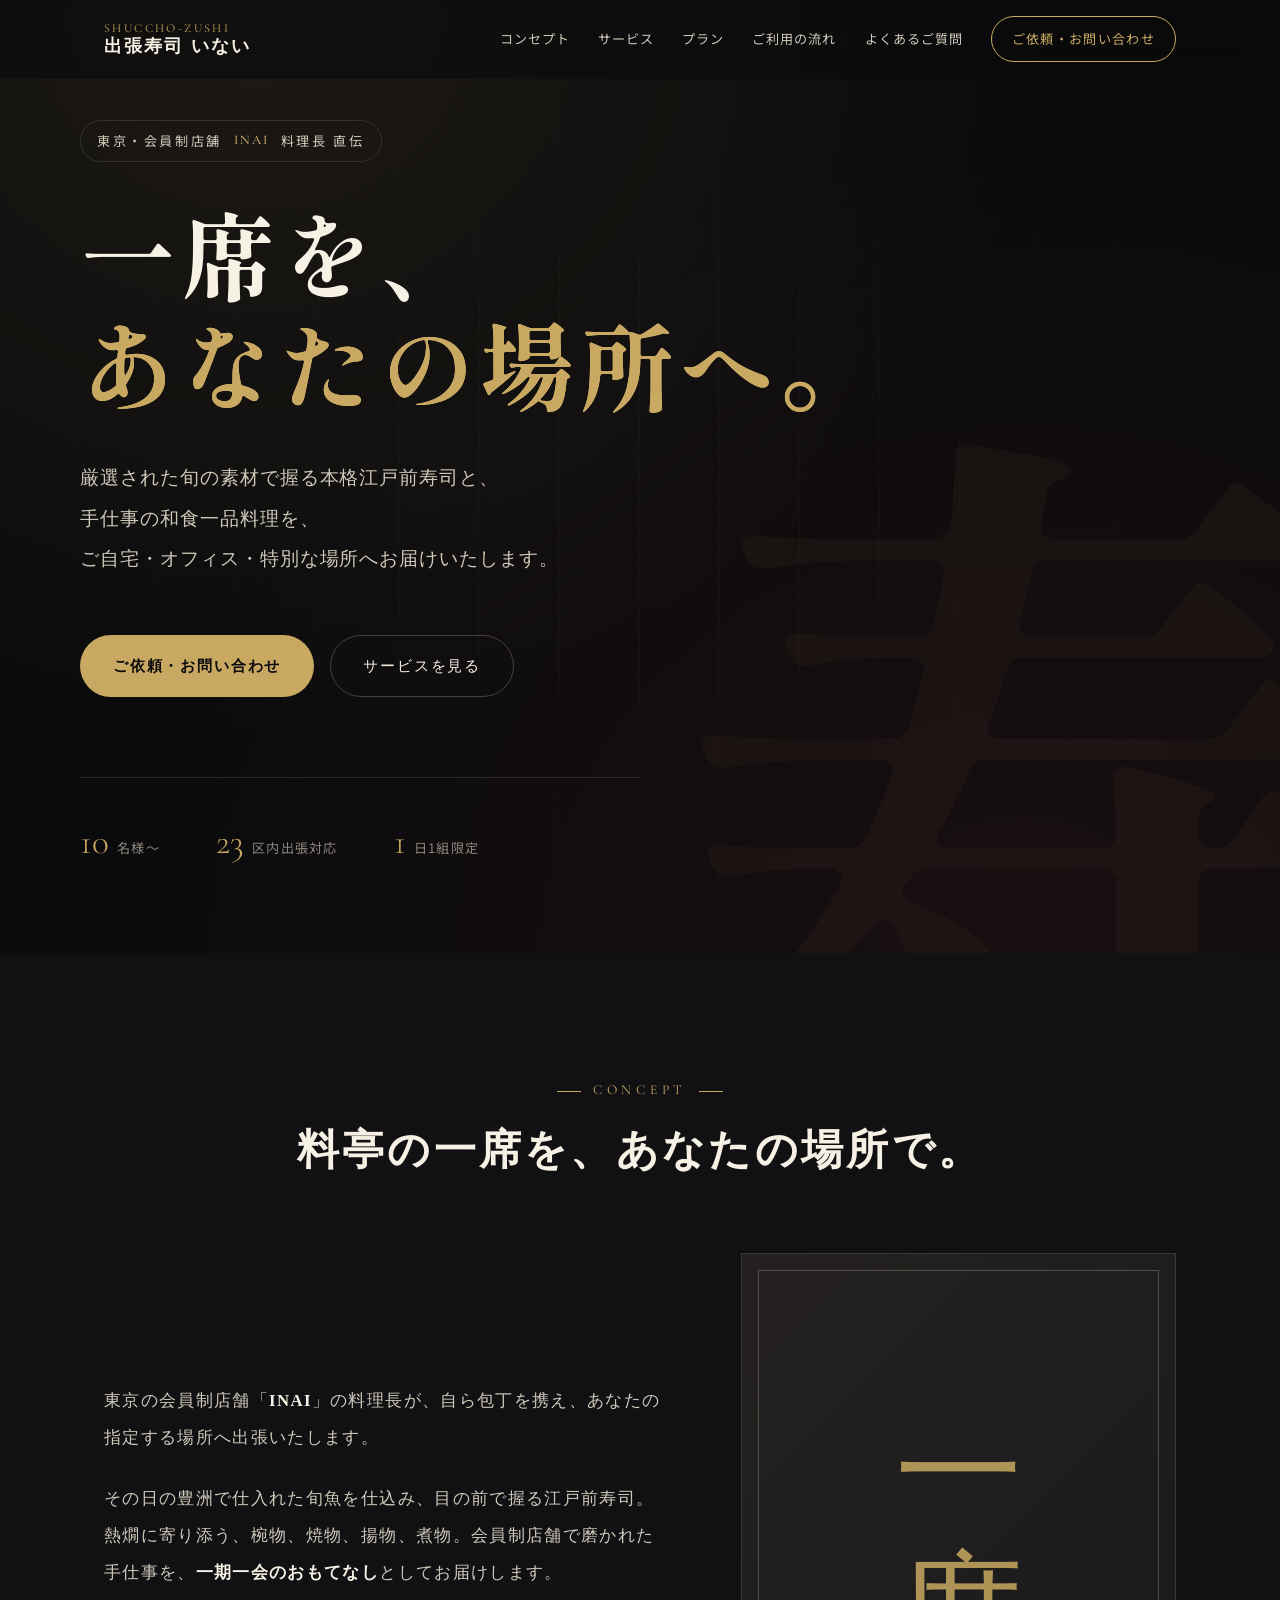
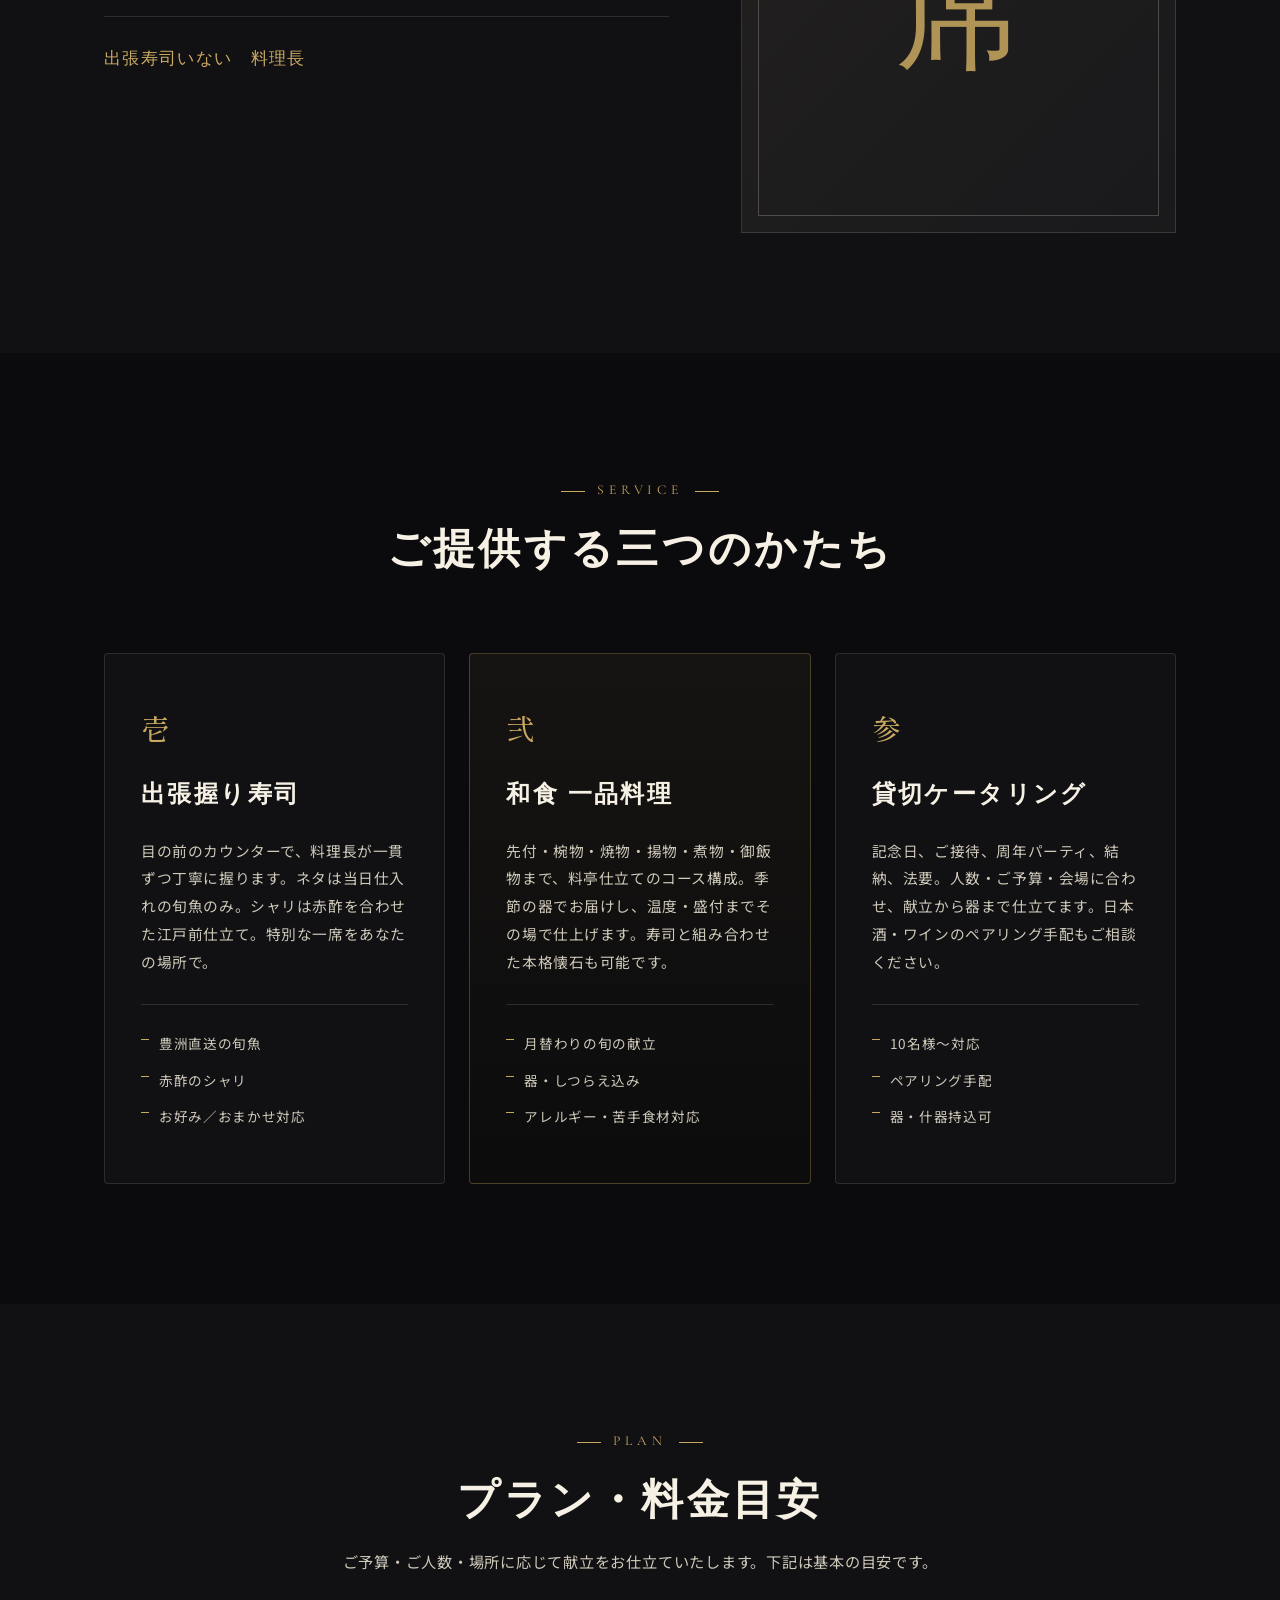
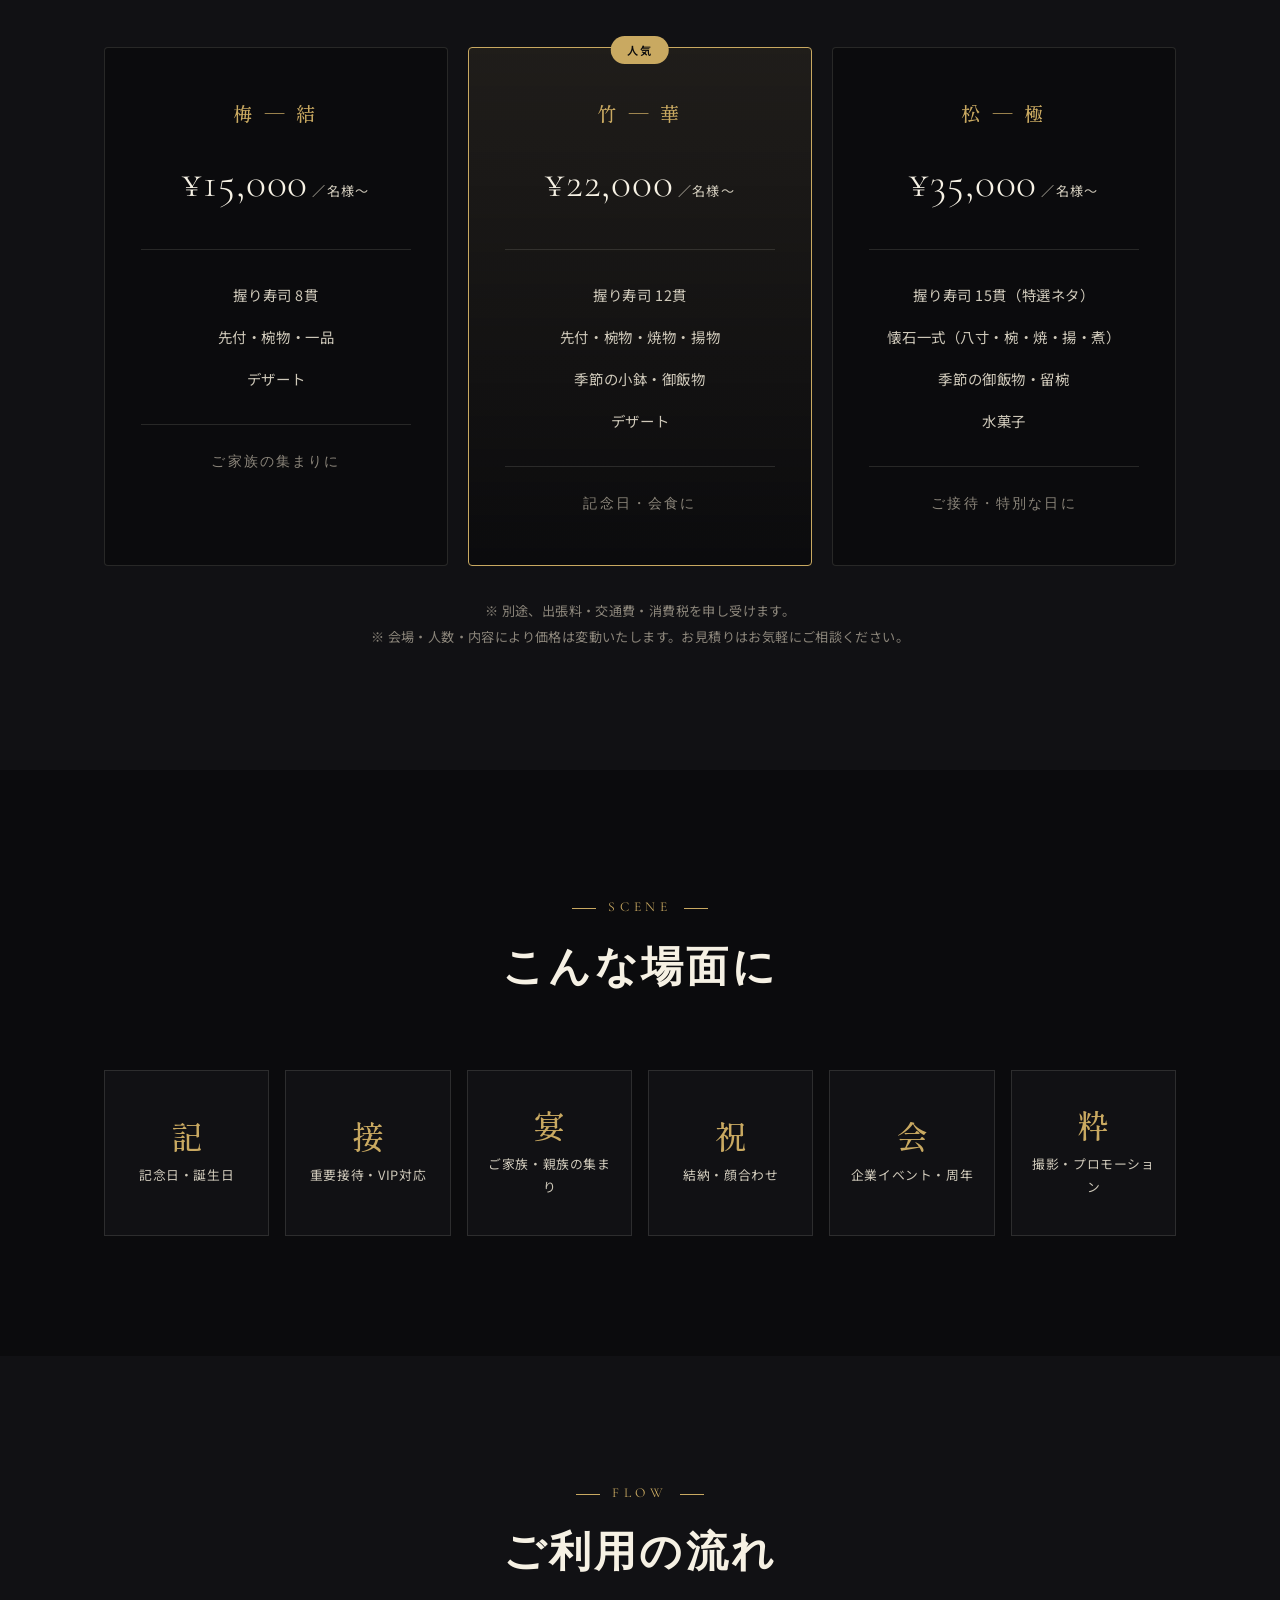
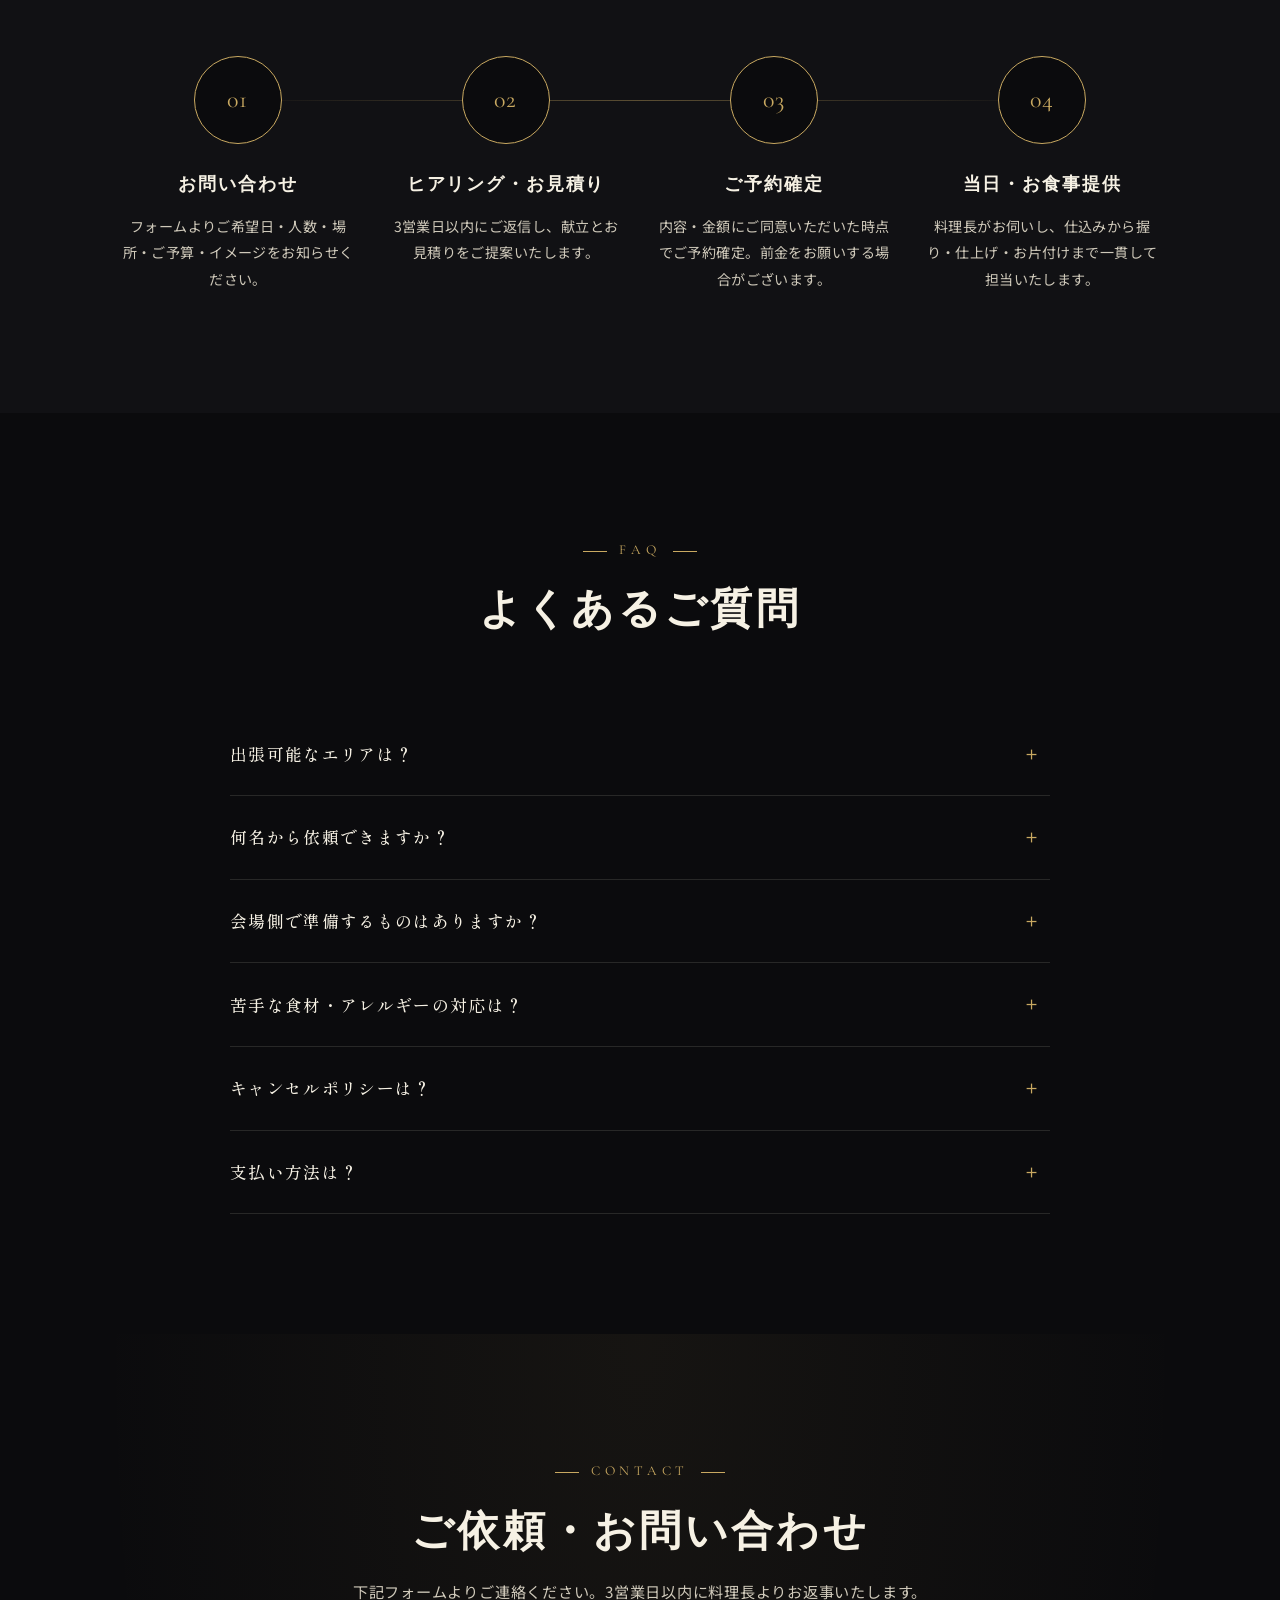
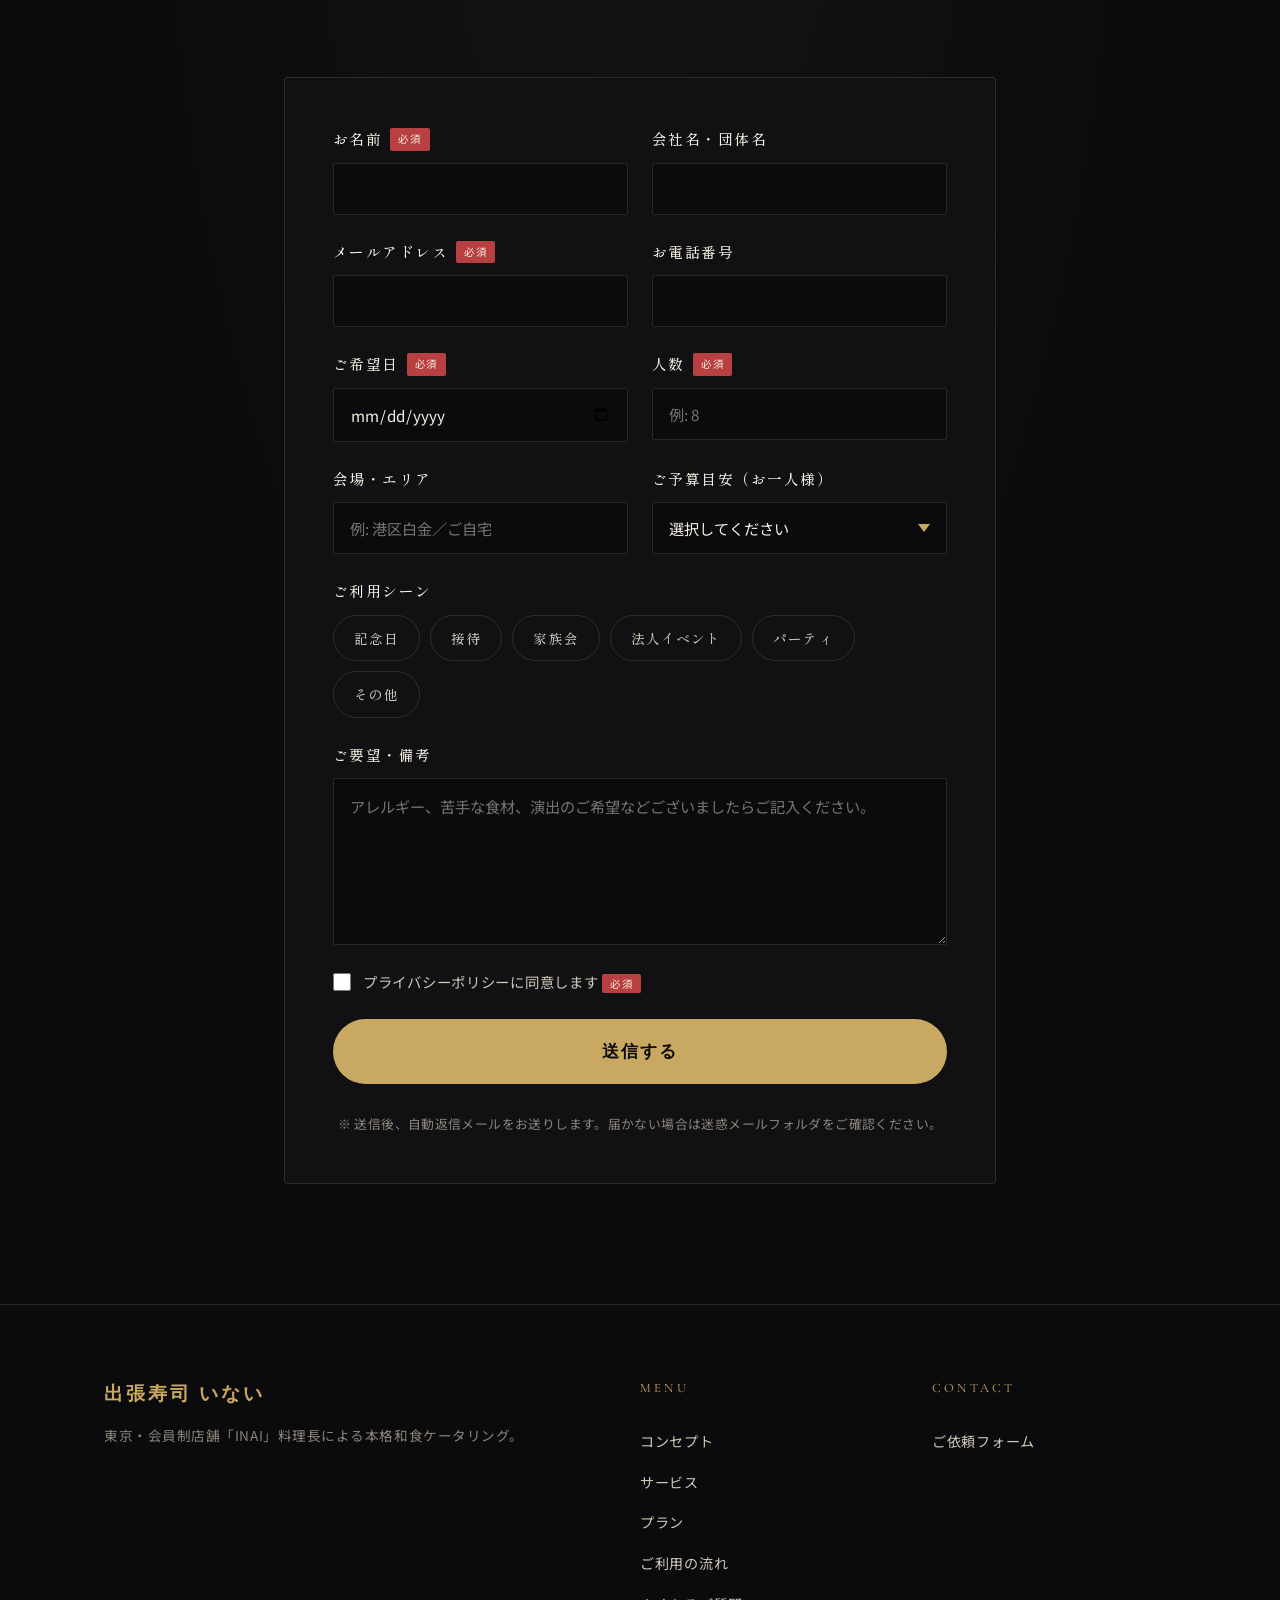
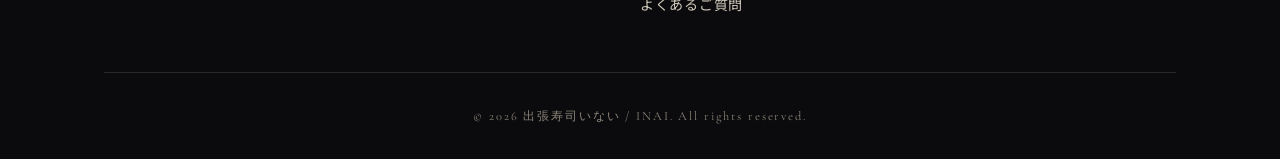
==== catering/index.html @ 05c3f3e4 "出張寿司いない ケータリング依頼LPを新規作成 東京・会員制店舗INAIの料理長による和食一品料理と出張寿司サービスの 依頼申込ランディングページを catering/ 配下に新設。黒×金の和モダン " ====
<!DOCTYPE html>
<html lang="ja">
<head>
  <meta charset="UTF-8">
  <meta name="viewport" content="width=device-width, initial-scale=1.0, viewport-fit=cover">
  <title>出張寿司いない｜会員制店舗INAI料理長による本格和食ケータリング</title>
  <meta name="description" content="東京の会員制店舗「INAI」の料理長が、厳選された旬の素材で握る本格江戸前寿司と和食の一品料理を、あなたの指定する場所でお届けいたします。記念日、接待、VIP対応、特別なひとときに。">
  <meta name="theme-color" content="#0a0a0a">

  <!-- OGP -->
  <meta property="og:title" content="出張寿司いない｜会員制INAI料理長の本格和食ケータリング">
  <meta property="og:description" content="東京・会員制店舗INAIの料理長が、あなたの場所で握る本格江戸前寿司と和食。">
  <meta property="og:type" content="website">
  <meta property="og:locale" content="ja_JP">

  <link rel="preconnect" href="https://fonts.googleapis.com">
  <link rel="preconnect" href="https://fonts.gstatic.com" crossorigin>
  <link href="https://fonts.googleapis.com/css2?family=Shippori+Mincho+B1:wght@400;500;600;700;800&family=Noto+Sans+JP:wght@300;400;500;700&family=Cormorant+Garamond:ital,wght@0,300;0,400;0,500;1,300&display=swap" rel="stylesheet">
  <link rel="stylesheet" href="style.css">
</head>
<body>

  <!-- ===== Header ===== -->
  <header class="site-header" id="siteHeader">
    <div class="header-inner">
      <a href="#top" class="brand" aria-label="出張寿司いない">
        <span class="brand-en">Shuccho-Zushi</span>
        <span class="brand-jp">出張寿司 いない</span>
      </a>
      <nav class="nav-desktop">
        <a href="#concept">コンセプト</a>
        <a href="#service">サービス</a>
        <a href="#plan">プラン</a>
        <a href="#flow">ご利用の流れ</a>
        <a href="#faq">よくあるご質問</a>
        <a href="#contact" class="nav-cta">ご依頼・お問い合わせ</a>
      </nav>
      <button class="nav-toggle" id="navToggle" aria-label="メニュー" aria-expanded="false">
        <span></span><span></span><span></span>
      </button>
    </div>
    <nav class="nav-mobile" id="navMobile">
      <a href="#concept">コンセプト</a>
      <a href="#service">サービス</a>
      <a href="#plan">プラン</a>
      <a href="#flow">ご利用の流れ</a>
      <a href="#faq">よくあるご質問</a>
      <a href="#contact" class="nav-cta">ご依頼・お問い合わせ</a>
    </nav>
  </header>

  <main id="top">

    <!-- ===== Hero ===== -->
    <section class="hero">
      <div class="hero-bg" aria-hidden="true"></div>
      <div class="hero-inner">
        <p class="hero-eyebrow">東京・会員制店舗 <em>INAI</em> 料理長 直伝</p>
        <h1 class="hero-title">
          <span>一席を、</span>
          <span>あなたの場所へ。</span>
        </h1>
        <p class="hero-lead">
          厳選された旬の素材で握る本格江戸前寿司と、<br class="sp-hide">
          手仕事の和食一品料理を、<br>
          ご自宅・オフィス・特別な場所へお届けいたします。
        </p>
        <div class="hero-actions">
          <a href="#contact" class="btn btn-primary">ご依頼・お問い合わせ</a>
          <a href="#service" class="btn btn-ghost">サービスを見る</a>
        </div>
        <div class="hero-meta">
          <div><span class="meta-num">10</span><span class="meta-label">名様〜</span></div>
          <div><span class="meta-num">23</span><span class="meta-label">区内出張対応</span></div>
          <div><span class="meta-num">1</span><span class="meta-label">日1組限定</span></div>
        </div>
      </div>
    </section>

    <!-- ===== Concept ===== -->
    <section class="section section-concept" id="concept">
      <div class="container">
        <div class="section-head">
          <p class="eyebrow">Concept</p>
          <h2 class="section-title">料亭の一席を、あなたの場所で。</h2>
        </div>
        <div class="concept-grid">
          <div class="concept-text">
            <p>
              東京の会員制店舗「<strong>INAI</strong>」の料理長が、自ら包丁を携え、あなたの指定する場所へ出張いたします。
            </p>
            <p>
              その日の豊洲で仕入れた旬魚を仕込み、目の前で握る江戸前寿司。熱燗に寄り添う、椀物、焼物、揚物、煮物。会員制店舗で磨かれた手仕事を、<strong>一期一会のおもてなし</strong>としてお届けします。
            </p>
            <p class="concept-sign">
              出張寿司いない　料理長
            </p>
          </div>
          <div class="concept-visual" aria-hidden="true">
            <div class="visual-frame">
              <div class="visual-inner">
                <span class="kanji">一</span>
                <span class="kanji">席</span>
              </div>
            </div>
          </div>
        </div>
      </div>
    </section>

    <!-- ===== Service ===== -->
    <section class="section section-service" id="service">
      <div class="container">
        <div class="section-head">
          <p class="eyebrow">Service</p>
          <h2 class="section-title">ご提供する三つのかたち</h2>
        </div>
        <div class="service-grid">
          <article class="service-card">
            <div class="service-num">壱</div>
            <h3>出張握り寿司</h3>
            <p>
              目の前のカウンターで、料理長が一貫ずつ丁寧に握ります。ネタは当日仕入れの旬魚のみ。シャリは赤酢を合わせた江戸前仕立て。特別な一席をあなたの場所で。
            </p>
            <ul class="service-points">
              <li>豊洲直送の旬魚</li>
              <li>赤酢のシャリ</li>
              <li>お好み／おまかせ対応</li>
            </ul>
          </article>
          <article class="service-card featured">
            <div class="service-num">弐</div>
            <h3>和食 一品料理</h3>
            <p>
              先付・椀物・焼物・揚物・煮物・御飯物まで、料亭仕立てのコース構成。季節の器でお届けし、温度・盛付までその場で仕上げます。寿司と組み合わせた本格懐石も可能です。
            </p>
            <ul class="service-points">
              <li>月替わりの旬の献立</li>
              <li>器・しつらえ込み</li>
              <li>アレルギー・苦手食材対応</li>
            </ul>
          </article>
          <article class="service-card">
            <div class="service-num">参</div>
            <h3>貸切ケータリング</h3>
            <p>
              記念日、ご接待、周年パーティ、結納、法要。人数・ご予算・会場に合わせ、献立から器まで仕立てます。日本酒・ワインのペアリング手配もご相談ください。
            </p>
            <ul class="service-points">
              <li>10名様〜対応</li>
              <li>ペアリング手配</li>
              <li>器・什器持込可</li>
            </ul>
          </article>
        </div>
      </div>
    </section>

    <!-- ===== Plan ===== -->
    <section class="section section-plan" id="plan">
      <div class="container">
        <div class="section-head">
          <p class="eyebrow">Plan</p>
          <h2 class="section-title">プラン・料金目安</h2>
          <p class="section-sub">ご予算・ご人数・場所に応じて献立をお仕立ていたします。下記は基本の目安です。</p>
        </div>

        <div class="plan-grid">
          <article class="plan-card">
            <header>
              <p class="plan-label">梅 — 結</p>
              <p class="plan-price"><span class="price-num">¥15,000</span><span class="price-unit">／名様〜</span></p>
            </header>
            <ul class="plan-list">
              <li>握り寿司 8貫</li>
              <li>先付・椀物・一品</li>
              <li>デザート</li>
            </ul>
            <p class="plan-note">ご家族の集まりに</p>
          </article>

          <article class="plan-card plan-featured">
            <span class="plan-badge">人気</span>
            <header>
              <p class="plan-label">竹 — 華</p>
              <p class="plan-price"><span class="price-num">¥22,000</span><span class="price-unit">／名様〜</span></p>
            </header>
            <ul class="plan-list">
              <li>握り寿司 12貫</li>
              <li>先付・椀物・焼物・揚物</li>
              <li>季節の小鉢・御飯物</li>
              <li>デザート</li>
            </ul>
            <p class="plan-note">記念日・会食に</p>
          </article>

          <article class="plan-card">
            <header>
              <p class="plan-label">松 — 極</p>
              <p class="plan-price"><span class="price-num">¥35,000</span><span class="price-unit">／名様〜</span></p>
            </header>
            <ul class="plan-list">
              <li>握り寿司 15貫（特選ネタ）</li>
              <li>懐石一式（八寸・椀・焼・揚・煮）</li>
              <li>季節の御飯物・留椀</li>
              <li>水菓子</li>
            </ul>
            <p class="plan-note">ご接待・特別な日に</p>
          </article>
        </div>

        <p class="plan-caveat">
          ※ 別途、出張料・交通費・消費税を申し受けます。<br>
          ※ 会場・人数・内容により価格は変動いたします。お見積りはお気軽にご相談ください。
        </p>
      </div>
    </section>

    <!-- ===== Use cases ===== -->
    <section class="section section-scene">
      <div class="container">
        <div class="section-head">
          <p class="eyebrow">Scene</p>
          <h2 class="section-title">こんな場面に</h2>
        </div>
        <div class="scene-grid">
          <div class="scene-item"><span>記</span><p>記念日・誕生日</p></div>
          <div class="scene-item"><span>接</span><p>重要接待・VIP対応</p></div>
          <div class="scene-item"><span>宴</span><p>ご家族・親族の集まり</p></div>
          <div class="scene-item"><span>祝</span><p>結納・顔合わせ</p></div>
          <div class="scene-item"><span>会</span><p>企業イベント・周年</p></div>
          <div class="scene-item"><span>粋</span><p>撮影・プロモーション</p></div>
        </div>
      </div>
    </section>

    <!-- ===== Flow ===== -->
    <section class="section section-flow" id="flow">
      <div class="container">
        <div class="section-head">
          <p class="eyebrow">Flow</p>
          <h2 class="section-title">ご利用の流れ</h2>
        </div>
        <ol class="flow-list">
          <li>
            <span class="flow-step">01</span>
            <h3>お問い合わせ</h3>
            <p>フォームよりご希望日・人数・場所・ご予算・イメージをお知らせください。</p>
          </li>
          <li>
            <span class="flow-step">02</span>
            <h3>ヒアリング・お見積り</h3>
            <p>3営業日以内にご返信し、献立とお見積りをご提案いたします。</p>
          </li>
          <li>
            <span class="flow-step">03</span>
            <h3>ご予約確定</h3>
            <p>内容・金額にご同意いただいた時点でご予約確定。前金をお願いする場合がございます。</p>
          </li>
          <li>
            <span class="flow-step">04</span>
            <h3>当日・お食事提供</h3>
            <p>料理長がお伺いし、仕込みから握り・仕上げ・お片付けまで一貫して担当いたします。</p>
          </li>
        </ol>
      </div>
    </section>

    <!-- ===== FAQ ===== -->
    <section class="section section-faq" id="faq">
      <div class="container">
        <div class="section-head">
          <p class="eyebrow">FAQ</p>
          <h2 class="section-title">よくあるご質問</h2>
        </div>
        <div class="faq-list">
          <details>
            <summary>出張可能なエリアは？</summary>
            <p>東京23区内を基本とし、都下・近郊（神奈川・埼玉・千葉の一部）へも対応可能です。別途出張費を申し受けます。遠方・地方もご相談ください。</p>
          </details>
          <details>
            <summary>何名から依頼できますか？</summary>
            <p>原則10名様からお受けしております。人数・内容によっては少人数でもご相談可能です。1日1組限定で承ります。</p>
          </details>
          <details>
            <summary>会場側で準備するものはありますか？</summary>
            <p>作業スペース、水場（シンク）、冷蔵スペース、電源をご用意いただけますとスムーズです。難しい場合は簡易什器を持参いたしますのでご相談ください。</p>
          </details>
          <details>
            <summary>苦手な食材・アレルギーの対応は？</summary>
            <p>事前にお知らせいただければ対応いたします。ヴィーガン・グルテンフリー等の特別対応もご相談ください。</p>
          </details>
          <details>
            <summary>キャンセルポリシーは？</summary>
            <p>前日50%・当日100%のキャンセル料を申し受けます。詳細はお見積り時にご案内いたします。</p>
          </details>
          <details>
            <summary>支払い方法は？</summary>
            <p>銀行振込を基本とし、法人のお客様は請求書払いにも対応いたします。</p>
          </details>
        </div>
      </div>
    </section>

    <!-- ===== Contact form ===== -->
    <section class="section section-contact" id="contact">
      <div class="container container-narrow">
        <div class="section-head">
          <p class="eyebrow">Contact</p>
          <h2 class="section-title">ご依頼・お問い合わせ</h2>
          <p class="section-sub">下記フォームよりご連絡ください。3営業日以内に料理長よりお返事いたします。</p>
        </div>

        <form class="contact-form" id="contactForm" novalidate>
          <div class="field-row">
            <div class="field">
              <label for="name">お名前 <span class="req">必須</span></label>
              <input type="text" id="name" name="name" autocomplete="name" required>
            </div>
            <div class="field">
              <label for="company">会社名・団体名</label>
              <input type="text" id="company" name="company" autocomplete="organization">
            </div>
          </div>

          <div class="field-row">
            <div class="field">
              <label for="email">メールアドレス <span class="req">必須</span></label>
              <input type="email" id="email" name="email" autocomplete="email" required>
            </div>
            <div class="field">
              <label for="tel">お電話番号</label>
              <input type="tel" id="tel" name="tel" autocomplete="tel" inputmode="tel">
            </div>
          </div>

          <div class="field-row">
            <div class="field">
              <label for="date">ご希望日 <span class="req">必須</span></label>
              <input type="date" id="date" name="date" required>
            </div>
            <div class="field">
              <label for="people">人数 <span class="req">必須</span></label>
              <input type="number" id="people" name="people" min="1" inputmode="numeric" placeholder="例: 8" required>
            </div>
          </div>

          <div class="field-row">
            <div class="field">
              <label for="place">会場・エリア</label>
              <input type="text" id="place" name="place" placeholder="例: 港区白金／ご自宅">
            </div>
            <div class="field">
              <label for="budget">ご予算目安（お一人様）</label>
              <select id="budget" name="budget">
                <option value="">選択してください</option>
                <option value="15000">¥15,000前後</option>
                <option value="22000">¥22,000前後</option>
                <option value="35000">¥35,000前後</option>
                <option value="50000">¥50,000以上</option>
                <option value="consult">ご相談</option>
              </select>
            </div>
          </div>

          <div class="field">
            <label for="scene">ご利用シーン</label>
            <div class="chip-group">
              <label class="chip"><input type="checkbox" name="scene" value="anniversary"><span>記念日</span></label>
              <label class="chip"><input type="checkbox" name="scene" value="business"><span>接待</span></label>
              <label class="chip"><input type="checkbox" name="scene" value="family"><span>家族会</span></label>
              <label class="chip"><input type="checkbox" name="scene" value="event"><span>法人イベント</span></label>
              <label class="chip"><input type="checkbox" name="scene" value="party"><span>パーティ</span></label>
              <label class="chip"><input type="checkbox" name="scene" value="other"><span>その他</span></label>
            </div>
          </div>

          <div class="field">
            <label for="message">ご要望・備考</label>
            <textarea id="message" name="message" rows="5" placeholder="アレルギー、苦手な食材、演出のご希望などございましたらご記入ください。"></textarea>
          </div>

          <label class="agree">
            <input type="checkbox" id="agree" required>
            <span>プライバシーポリシーに同意します <span class="req">必須</span></span>
          </label>

          <button type="submit" class="btn btn-primary btn-lg" id="submitBtn">送信する</button>
          <p class="form-note">※ 送信後、自動返信メールをお送りします。届かない場合は迷惑メールフォルダをご確認ください。</p>
        </form>

        <div class="form-success" id="formSuccess" hidden>
          <p class="success-mark">承</p>
          <h3>お問い合わせを受け付けました</h3>
          <p>ご入力いただいたメールアドレス宛に、確認メールをお送りしました。<br>3営業日以内に料理長よりご連絡いたします。</p>
        </div>
      </div>
    </section>

  </main>

  <!-- ===== Footer ===== -->
  <footer class="site-footer">
    <div class="container">
      <div class="footer-grid">
        <div>
          <p class="footer-brand">出張寿司 いない</p>
          <p class="footer-desc">東京・会員制店舗「INAI」料理長による本格和食ケータリング。</p>
        </div>
        <div>
          <p class="footer-heading">Menu</p>
          <ul>
            <li><a href="#concept">コンセプト</a></li>
            <li><a href="#service">サービス</a></li>
            <li><a href="#plan">プラン</a></li>
            <li><a href="#flow">ご利用の流れ</a></li>
            <li><a href="#faq">よくあるご質問</a></li>
          </ul>
        </div>
        <div>
          <p class="footer-heading">Contact</p>
          <ul>
            <li><a href="#contact">ご依頼フォーム</a></li>
          </ul>
        </div>
      </div>
      <p class="copyright">© <span id="year"></span> 出張寿司いない / INAI. All rights reserved.</p>
    </div>
  </footer>

  <script src="script.js"></script>
</body>
</html>
---- catering/style.css ----
/* ===================================================
   出張寿司いない — Landing Page
   Design: Japanese dark × gold, editorial minimal
   =================================================== */

*, *::before, *::after { margin: 0; padding: 0; box-sizing: border-box; }

:root {
  --bg: #0b0b0d;
  --bg-2: #111114;
  --bg-3: #16161a;
  --ink: #f6f1e4;
  --ink-2: #cfc9ba;
  --ink-3: #8b857a;
  --line: rgba(246, 241, 228, 0.12);
  --line-strong: rgba(246, 241, 228, 0.22);
  --gold: #c9a961;
  --gold-2: #e7c988;
  --red: #b94040;
  --serif: 'Shippori Mincho B1', 'Yu Mincho', 'YuMincho', 'Hiragino Mincho ProN', serif;
  --sans: 'Noto Sans JP', -apple-system, BlinkMacSystemFont, "Segoe UI", sans-serif;
  --en: 'Cormorant Garamond', serif;
  --wrap: 1120px;
  --wrap-narrow: 760px;
  --ease: cubic-bezier(0.22, 0.61, 0.36, 1);
}

html { scroll-behavior: smooth; scroll-padding-top: 72px; }
body {
  font-family: var(--sans);
  background: var(--bg);
  color: var(--ink);
  line-height: 1.8;
  font-weight: 400;
  -webkit-font-smoothing: antialiased;
  overflow-x: hidden;
}

img, svg { max-width: 100%; display: block; }
a { color: inherit; text-decoration: none; transition: opacity 0.2s var(--ease), color 0.2s var(--ease); }
a:hover { opacity: 0.72; }

.container { max-width: var(--wrap); margin: 0 auto; padding: 0 24px; }
.container-narrow { max-width: var(--wrap-narrow); margin: 0 auto; padding: 0 24px; }
.sp-hide { display: inline; }
@media (max-width: 640px) { .sp-hide { display: none; } }

/* ===== Header ===== */
.site-header {
  position: fixed; top: 0; left: 0; right: 0; z-index: 50;
  background: rgba(11, 11, 13, 0.6);
  backdrop-filter: blur(18px);
  -webkit-backdrop-filter: blur(18px);
  border-bottom: 1px solid transparent;
  transition: background 0.3s var(--ease), border-color 0.3s var(--ease);
}
.site-header.is-scrolled {
  background: rgba(11, 11, 13, 0.88);
  border-bottom-color: var(--line);
}

.header-inner {
  max-width: var(--wrap); margin: 0 auto;
  display: flex; align-items: center; justify-content: space-between;
  padding: 16px 24px;
}

.brand { display: flex; flex-direction: column; line-height: 1.1; }
.brand-en { font-family: var(--en); font-size: 0.75rem; letter-spacing: 0.2em; color: var(--gold); text-transform: uppercase; }
.brand-jp { font-family: var(--serif); font-size: 1.1rem; font-weight: 600; letter-spacing: 0.12em; margin-top: 2px; }

.nav-desktop { display: flex; align-items: center; gap: 28px; }
.nav-desktop a { font-size: 0.82rem; letter-spacing: 0.08em; color: var(--ink-2); }
.nav-desktop a:hover { color: var(--ink); opacity: 1; }
.nav-cta {
  padding: 10px 20px;
  border: 1px solid var(--gold);
  color: var(--gold) !important;
  border-radius: 999px;
  letter-spacing: 0.1em !important;
  transition: all 0.2s var(--ease);
}
.nav-cta:hover { background: var(--gold); color: var(--bg) !important; opacity: 1; }

.nav-toggle {
  display: none;
  width: 40px; height: 40px;
  background: transparent; border: 0; cursor: pointer;
  flex-direction: column; justify-content: center; align-items: center; gap: 5px;
}
.nav-toggle span {
  display: block; width: 22px; height: 1px; background: var(--ink);
  transition: transform 0.3s var(--ease), opacity 0.3s var(--ease);
}
.nav-toggle[aria-expanded="true"] span:nth-child(1) { transform: translateY(6px) rotate(45deg); }
.nav-toggle[aria-expanded="true"] span:nth-child(2) { opacity: 0; }
.nav-toggle[aria-expanded="true"] span:nth-child(3) { transform: translateY(-6px) rotate(-45deg); }

.nav-mobile {
  position: fixed; top: 64px; left: 0; right: 0;
  background: rgba(11, 11, 13, 0.98);
  backdrop-filter: blur(18px);
  border-top: 1px solid var(--line);
  display: none; flex-direction: column;
  padding: 16px 24px 32px;
  max-height: calc(100vh - 64px); overflow-y: auto;
}
.nav-mobile.is-open { display: flex; }
.nav-mobile a {
  padding: 16px 0;
  border-bottom: 1px solid var(--line);
  font-family: var(--serif);
  font-size: 1rem;
  letter-spacing: 0.1em;
}
.nav-mobile .nav-cta {
  border: 1px solid var(--gold);
  color: var(--gold);
  border-radius: 999px;
  text-align: center;
  padding: 14px 20px;
  margin-top: 20px;
}

@media (max-width: 860px) {
  .nav-desktop { display: none; }
  .nav-toggle { display: flex; }
}

/* ===== Buttons ===== */
.btn {
  display: inline-flex; align-items: center; justify-content: center;
  padding: 16px 32px;
  font-family: var(--serif);
  font-size: 0.95rem;
  letter-spacing: 0.12em;
  border-radius: 999px;
  border: 1px solid transparent;
  cursor: pointer;
  transition: all 0.25s var(--ease);
  white-space: nowrap;
}
.btn-primary {
  background: var(--gold);
  color: #0b0b0d;
  font-weight: 600;
}
.btn-primary:hover { background: var(--gold-2); opacity: 1; transform: translateY(-1px); box-shadow: 0 12px 32px rgba(201, 169, 97, 0.25); }
.btn-ghost {
  background: transparent;
  color: var(--ink);
  border-color: var(--line-strong);
}
.btn-ghost:hover { border-color: var(--ink); opacity: 1; }
.btn-lg { padding: 20px 40px; font-size: 1.05rem; }

/* ===== Hero ===== */
.hero {
  position: relative;
  min-height: 100vh;
  min-height: 100svh;
  display: flex; align-items: center;
  padding: 120px 24px 80px;
  overflow: hidden;
}
.hero-bg {
  position: absolute; inset: 0;
  background:
    radial-gradient(ellipse at 20% 0%, rgba(201, 169, 97, 0.10), transparent 55%),
    radial-gradient(ellipse at 80% 100%, rgba(185, 64, 64, 0.08), transparent 60%),
    linear-gradient(180deg, #0a0a0c 0%, #0b0b0d 100%);
}
.hero-bg::before {
  content: '';
  position: absolute; inset: 0;
  background-image:
    repeating-linear-gradient(90deg, transparent 0, transparent 79px, rgba(246,241,228,0.025) 79px, rgba(246,241,228,0.025) 80px);
  mask-image: radial-gradient(ellipse at center, black 30%, transparent 75%);
}
.hero-bg::after {
  content: '寿';
  position: absolute;
  right: -8vw; bottom: -12vw;
  font-family: var(--serif);
  font-size: 56vw;
  line-height: 1;
  color: rgba(201, 169, 97, 0.045);
  font-weight: 800;
  user-select: none; pointer-events: none;
}

.hero-inner {
  position: relative;
  max-width: var(--wrap);
  width: 100%;
  margin: 0 auto;
}

.hero-eyebrow {
  display: inline-flex; align-items: center; gap: 12px;
  font-size: 0.82rem;
  letter-spacing: 0.2em;
  color: var(--ink-2);
  padding: 8px 16px;
  border: 1px solid var(--line);
  border-radius: 999px;
  margin-bottom: 36px;
}
.hero-eyebrow em { font-style: normal; color: var(--gold); font-family: var(--en); letter-spacing: 0.15em; font-weight: 500; }

.hero-title {
  font-family: var(--serif);
  font-size: clamp(2.8rem, 8vw, 6rem);
  font-weight: 700;
  letter-spacing: 0.04em;
  line-height: 1.15;
  margin-bottom: 40px;
}
.hero-title span { display: block; }
.hero-title span:nth-child(2) {
  color: transparent;
  -webkit-text-stroke: 1px var(--gold);
  background: linear-gradient(90deg, var(--gold-2), var(--gold));
  -webkit-background-clip: text;
  background-clip: text;
  -webkit-text-stroke: 0;
  color: var(--gold);
}

.hero-lead {
  font-family: var(--serif);
  font-size: clamp(1rem, 1.8vw, 1.2rem);
  line-height: 2.1;
  color: var(--ink-2);
  max-width: 620px;
  margin-bottom: 56px;
  letter-spacing: 0.05em;
}

.hero-actions {
  display: flex; flex-wrap: wrap; gap: 16px;
  margin-bottom: 80px;
}

.hero-meta {
  display: flex; gap: 56px;
  padding-top: 32px;
  border-top: 1px solid var(--line);
  max-width: 560px;
}
.hero-meta > div { display: flex; align-items: baseline; gap: 8px; }
.meta-num { font-family: var(--en); font-size: 2.2rem; font-weight: 300; color: var(--gold); }
.meta-label { font-size: 0.82rem; color: var(--ink-3); letter-spacing: 0.1em; }

@media (max-width: 640px) {
  .hero { padding: 100px 20px 60px; }
  .hero-meta { gap: 24px; }
  .meta-num { font-size: 1.8rem; }
}

/* ===== Section common ===== */
.section {
  padding: 120px 0;
  position: relative;
}
@media (max-width: 640px) { .section { padding: 80px 0; } }

.section-head { text-align: center; margin-bottom: 72px; }
.eyebrow {
  font-family: var(--en);
  font-size: 0.85rem;
  letter-spacing: 0.35em;
  color: var(--gold);
  text-transform: uppercase;
  margin-bottom: 16px;
  display: inline-block;
}
.eyebrow::before, .eyebrow::after {
  content: ''; display: inline-block; vertical-align: middle;
  width: 24px; height: 1px; background: var(--gold);
  margin: 0 12px;
}
.section-title {
  font-family: var(--serif);
  font-size: clamp(1.8rem, 4vw, 2.6rem);
  font-weight: 600;
  letter-spacing: 0.08em;
  line-height: 1.5;
}
.section-sub {
  margin-top: 16px;
  color: var(--ink-2);
  font-size: 0.95rem;
  letter-spacing: 0.05em;
}

/* ===== Concept ===== */
.section-concept { background: var(--bg-2); }
.concept-grid {
  display: grid;
  grid-template-columns: 1.3fr 1fr;
  gap: 72px;
  align-items: center;
}
@media (max-width: 860px) { .concept-grid { grid-template-columns: 1fr; gap: 48px; } }

.concept-text p {
  font-family: var(--serif);
  font-size: 1.05rem;
  line-height: 2.2;
  letter-spacing: 0.08em;
  color: var(--ink-2);
  margin-bottom: 24px;
}
.concept-text strong { color: var(--ink); font-weight: 600; }
.concept-sign {
  font-family: var(--serif);
  color: var(--gold) !important;
  letter-spacing: 0.2em;
  padding-top: 24px;
  border-top: 1px solid var(--line);
}

.visual-frame {
  aspect-ratio: 3 / 4;
  background:
    linear-gradient(135deg, rgba(201, 169, 97, 0.08), rgba(201, 169, 97, 0.02)),
    var(--bg-3);
  border: 1px solid var(--line);
  position: relative;
  overflow: hidden;
}
.visual-frame::before {
  content: '';
  position: absolute; inset: 16px;
  border: 1px solid var(--line-strong);
  pointer-events: none;
}
.visual-inner {
  position: absolute; inset: 0;
  display: flex; flex-direction: column;
  align-items: center; justify-content: center;
  gap: 12px;
}
.visual-inner .kanji {
  font-family: var(--serif);
  font-size: clamp(4rem, 12vw, 8rem);
  color: var(--gold);
  font-weight: 400;
  line-height: 1;
  opacity: 0.85;
}

/* ===== Service ===== */
.service-grid {
  display: grid;
  grid-template-columns: repeat(3, 1fr);
  gap: 24px;
}
@media (max-width: 960px) { .service-grid { grid-template-columns: 1fr; } }

.service-card {
  padding: 48px 36px;
  background: var(--bg-2);
  border: 1px solid var(--line);
  border-radius: 4px;
  position: relative;
  transition: border-color 0.3s var(--ease), transform 0.3s var(--ease);
}
.service-card:hover { border-color: var(--line-strong); transform: translateY(-4px); }
.service-card.featured {
  background: linear-gradient(180deg, rgba(201, 169, 97, 0.06), rgba(201, 169, 97, 0.01));
  border-color: rgba(201, 169, 97, 0.3);
}
.service-num {
  font-family: var(--serif);
  font-size: 1.8rem;
  color: var(--gold);
  margin-bottom: 20px;
  font-weight: 500;
}
.service-card h3 {
  font-family: var(--serif);
  font-size: 1.5rem;
  font-weight: 600;
  letter-spacing: 0.1em;
  margin-bottom: 20px;
}
.service-card > p {
  font-size: 0.92rem;
  line-height: 1.9;
  color: var(--ink-2);
  margin-bottom: 28px;
  letter-spacing: 0.04em;
}
.service-points {
  list-style: none;
  border-top: 1px solid var(--line);
  padding-top: 20px;
}
.service-points li {
  font-size: 0.85rem;
  color: var(--ink-2);
  padding: 6px 0 6px 18px;
  position: relative;
  letter-spacing: 0.05em;
}
.service-points li::before {
  content: '';
  position: absolute; left: 0; top: 14px;
  width: 8px; height: 1px; background: var(--gold);
}

/* ===== Plan ===== */
.section-plan { background: var(--bg-2); }
.plan-grid {
  display: grid;
  grid-template-columns: repeat(3, 1fr);
  gap: 20px;
  margin-bottom: 32px;
}
@media (max-width: 860px) { .plan-grid { grid-template-columns: 1fr; } }

.plan-card {
  padding: 48px 36px;
  background: var(--bg);
  border: 1px solid var(--line);
  border-radius: 4px;
  position: relative;
  text-align: center;
  transition: all 0.3s var(--ease);
}
.plan-card:hover { border-color: var(--line-strong); }
.plan-featured {
  border-color: var(--gold);
  background: linear-gradient(180deg, rgba(201, 169, 97, 0.08), var(--bg));
  transform: scale(1.02);
}
@media (max-width: 860px) { .plan-featured { transform: none; } }

.plan-badge {
  position: absolute; top: -12px; left: 50%; transform: translateX(-50%);
  background: var(--gold);
  color: var(--bg);
  font-size: 0.7rem;
  letter-spacing: 0.2em;
  padding: 4px 16px;
  border-radius: 999px;
  font-weight: 600;
}

.plan-card header { margin-bottom: 28px; }
.plan-label {
  font-family: var(--serif);
  font-size: 1.2rem;
  letter-spacing: 0.2em;
  color: var(--gold);
  margin-bottom: 16px;
  font-weight: 500;
}
.plan-price {
  display: flex; align-items: baseline; justify-content: center; gap: 4px;
}
.price-num {
  font-family: var(--en);
  font-size: 2.6rem;
  font-weight: 300;
  letter-spacing: 0.02em;
}
.price-unit {
  font-size: 0.82rem;
  color: var(--ink-2);
  letter-spacing: 0.1em;
}

.plan-list {
  list-style: none;
  padding: 24px 0;
  border-top: 1px solid var(--line);
  border-bottom: 1px solid var(--line);
  margin-bottom: 24px;
}
.plan-list li {
  font-size: 0.9rem;
  padding: 8px 0;
  color: var(--ink-2);
  letter-spacing: 0.04em;
}
.plan-note {
  font-family: var(--serif);
  font-size: 0.9rem;
  color: var(--ink-3);
  letter-spacing: 0.15em;
}

.plan-caveat {
  text-align: center;
  color: var(--ink-3);
  font-size: 0.82rem;
  line-height: 2;
  letter-spacing: 0.03em;
}

/* ===== Scene ===== */
.scene-grid {
  display: grid;
  grid-template-columns: repeat(6, 1fr);
  gap: 16px;
}
@media (max-width: 860px) { .scene-grid { grid-template-columns: repeat(3, 1fr); } }
@media (max-width: 480px) { .scene-grid { grid-template-columns: repeat(2, 1fr); } }

.scene-item {
  aspect-ratio: 1;
  background: var(--bg-2);
  border: 1px solid var(--line);
  display: flex; flex-direction: column;
  align-items: center; justify-content: center;
  gap: 12px;
  padding: 16px;
  text-align: center;
  transition: all 0.3s var(--ease);
}
.scene-item:hover {
  border-color: var(--gold);
  background: linear-gradient(180deg, rgba(201, 169, 97, 0.06), var(--bg-2));
}
.scene-item span {
  font-family: var(--serif);
  font-size: 2rem;
  color: var(--gold);
  font-weight: 500;
  line-height: 1;
}
.scene-item p {
  font-size: 0.8rem;
  color: var(--ink-2);
  letter-spacing: 0.05em;
}

/* ===== Flow ===== */
.section-flow { background: var(--bg-2); }
.flow-list {
  list-style: none;
  display: grid;
  grid-template-columns: repeat(4, 1fr);
  gap: 0;
  position: relative;
}
.flow-list::before {
  content: '';
  position: absolute;
  top: 44px; left: 12%; right: 12%;
  height: 1px;
  background: linear-gradient(90deg, transparent, var(--gold), transparent);
  opacity: 0.4;
}
@media (max-width: 860px) {
  .flow-list { grid-template-columns: 1fr; gap: 32px; }
  .flow-list::before { display: none; }
}

.flow-list li {
  text-align: center;
  padding: 0 16px;
  position: relative;
}
.flow-step {
  display: inline-flex; align-items: center; justify-content: center;
  width: 88px; height: 88px;
  border-radius: 50%;
  background: var(--bg);
  border: 1px solid var(--gold);
  color: var(--gold);
  font-family: var(--en);
  font-size: 1.5rem;
  font-weight: 400;
  letter-spacing: 0.05em;
  margin-bottom: 24px;
  position: relative;
  z-index: 1;
}
.flow-list h3 {
  font-family: var(--serif);
  font-size: 1.15rem;
  font-weight: 600;
  letter-spacing: 0.1em;
  margin-bottom: 12px;
}
.flow-list p {
  font-size: 0.88rem;
  color: var(--ink-2);
  line-height: 1.9;
  letter-spacing: 0.03em;
}

/* ===== FAQ ===== */
.faq-list {
  max-width: 820px;
  margin: 0 auto;
}
.faq-list details {
  border-bottom: 1px solid var(--line);
  padding: 24px 0;
}
.faq-list summary {
  font-family: var(--serif);
  font-size: 1.05rem;
  font-weight: 500;
  letter-spacing: 0.08em;
  cursor: pointer;
  list-style: none;
  display: flex; align-items: center; justify-content: space-between;
  gap: 24px;
  padding-right: 8px;
  transition: color 0.2s var(--ease);
}
.faq-list summary::-webkit-details-marker { display: none; }
.faq-list summary::after {
  content: '＋';
  color: var(--gold);
  font-weight: 300;
  font-size: 1.2rem;
  transition: transform 0.3s var(--ease);
}
.faq-list details[open] summary { color: var(--gold); }
.faq-list details[open] summary::after {
  content: '−';
  transform: rotate(0deg);
}
.faq-list details p {
  padding-top: 20px;
  color: var(--ink-2);
  line-height: 2;
  font-size: 0.92rem;
  letter-spacing: 0.04em;
}

/* ===== Contact form ===== */
.section-contact {
  background:
    radial-gradient(ellipse at 50% 0%, rgba(201, 169, 97, 0.06), transparent 60%),
    var(--bg);
}

.contact-form {
  background: var(--bg-2);
  border: 1px solid var(--line);
  padding: 48px;
  border-radius: 4px;
  display: flex; flex-direction: column; gap: 24px;
}
@media (max-width: 640px) { .contact-form { padding: 32px 24px; } }

.field-row {
  display: grid;
  grid-template-columns: 1fr 1fr;
  gap: 24px;
}
@media (max-width: 640px) { .field-row { grid-template-columns: 1fr; } }

.field { display: flex; flex-direction: column; gap: 10px; }
.field label {
  font-family: var(--serif);
  font-size: 0.92rem;
  font-weight: 500;
  letter-spacing: 0.1em;
  color: var(--ink);
  display: flex; align-items: center; gap: 8px;
}
.req {
  background: var(--red);
  color: var(--ink);
  font-size: 0.65rem;
  padding: 2px 8px;
  border-radius: 2px;
  letter-spacing: 0.15em;
  font-weight: 400;
  font-family: var(--sans);
}

.field input,
.field select,
.field textarea {
  background: var(--bg);
  border: 1px solid var(--line);
  color: var(--ink);
  padding: 14px 16px;
  font-family: var(--sans);
  font-size: 0.95rem;
  border-radius: 2px;
  transition: border-color 0.2s var(--ease), background 0.2s var(--ease);
  width: 100%;
}
.field input:focus,
.field select:focus,
.field textarea:focus {
  outline: none;
  border-color: var(--gold);
  background: var(--bg-3);
}
.field textarea { resize: vertical; min-height: 120px; line-height: 1.8; }
.field select {
  appearance: none;
  background-image: url("data:image/svg+xml;utf8,<svg xmlns='http://www.w3.org/2000/svg' width='12' height='8' viewBox='0 0 12 8'><path fill='%23c9a961' d='M6 8L0 0h12z'/></svg>");
  background-repeat: no-repeat;
  background-position: right 16px center;
  padding-right: 40px;
}

.chip-group { display: flex; flex-wrap: wrap; gap: 10px; }
.chip { cursor: pointer; }
.chip input { position: absolute; opacity: 0; pointer-events: none; }
.chip span {
  display: inline-block;
  padding: 10px 20px;
  border: 1px solid var(--line);
  border-radius: 999px;
  font-size: 0.85rem;
  letter-spacing: 0.08em;
  color: var(--ink-2);
  transition: all 0.2s var(--ease);
}
.chip:hover span { border-color: var(--line-strong); color: var(--ink); }
.chip input:checked + span {
  background: rgba(201, 169, 97, 0.12);
  border-color: var(--gold);
  color: var(--gold);
}

.agree {
  display: flex; align-items: center; gap: 12px;
  font-size: 0.9rem;
  color: var(--ink-2);
  cursor: pointer;
  letter-spacing: 0.05em;
}
.agree input { accent-color: var(--gold); width: 18px; height: 18px; }

.form-note {
  text-align: center;
  font-size: 0.8rem;
  color: var(--ink-3);
  margin-top: 4px;
  letter-spacing: 0.03em;
}

.form-success {
  background: var(--bg-2);
  border: 1px solid var(--gold);
  padding: 64px 32px;
  text-align: center;
  border-radius: 4px;
}
.success-mark {
  font-family: var(--serif);
  font-size: 4rem;
  color: var(--gold);
  line-height: 1;
  margin-bottom: 16px;
}
.form-success h3 {
  font-family: var(--serif);
  font-size: 1.4rem;
  letter-spacing: 0.1em;
  margin-bottom: 16px;
}
.form-success p {
  color: var(--ink-2);
  line-height: 2;
  font-size: 0.95rem;
}

/* ===== Footer ===== */
.site-footer {
  padding: 72px 0 32px;
  border-top: 1px solid var(--line);
  background: var(--bg);
}
.footer-grid {
  display: grid;
  grid-template-columns: 2fr 1fr 1fr;
  gap: 48px;
  margin-bottom: 48px;
}
@media (max-width: 640px) { .footer-grid { grid-template-columns: 1fr; gap: 32px; } }

.footer-brand {
  font-family: var(--serif);
  font-size: 1.2rem;
  letter-spacing: 0.15em;
  color: var(--gold);
  margin-bottom: 12px;
  font-weight: 600;
}
.footer-desc {
  color: var(--ink-3);
  font-size: 0.85rem;
  line-height: 1.9;
  letter-spacing: 0.04em;
}
.footer-heading {
  font-family: var(--en);
  font-size: 0.8rem;
  letter-spacing: 0.25em;
  color: var(--gold);
  text-transform: uppercase;
  margin-bottom: 20px;
}
.site-footer ul { list-style: none; }
.site-footer ul li { padding: 6px 0; }
.site-footer ul a { font-size: 0.88rem; color: var(--ink-2); letter-spacing: 0.05em; }

.copyright {
  text-align: center;
  padding-top: 32px;
  border-top: 1px solid var(--line);
  color: var(--ink-3);
  font-size: 0.78rem;
  letter-spacing: 0.15em;
  font-family: var(--en);
}

/* ===== Scroll reveal ===== */
.reveal {
  opacity: 0;
  transform: translateY(24px);
  transition: opacity 0.8s var(--ease), transform 0.8s var(--ease);
}
.reveal.is-visible {
  opacity: 1;
  transform: translateY(0);
}

@media (prefers-reduced-motion: reduce) {
  *, *::before, *::after {
    animation-duration: 0.01ms !important;
    transition-duration: 0.01ms !important;
  }
  html { scroll-behavior: auto; }
}
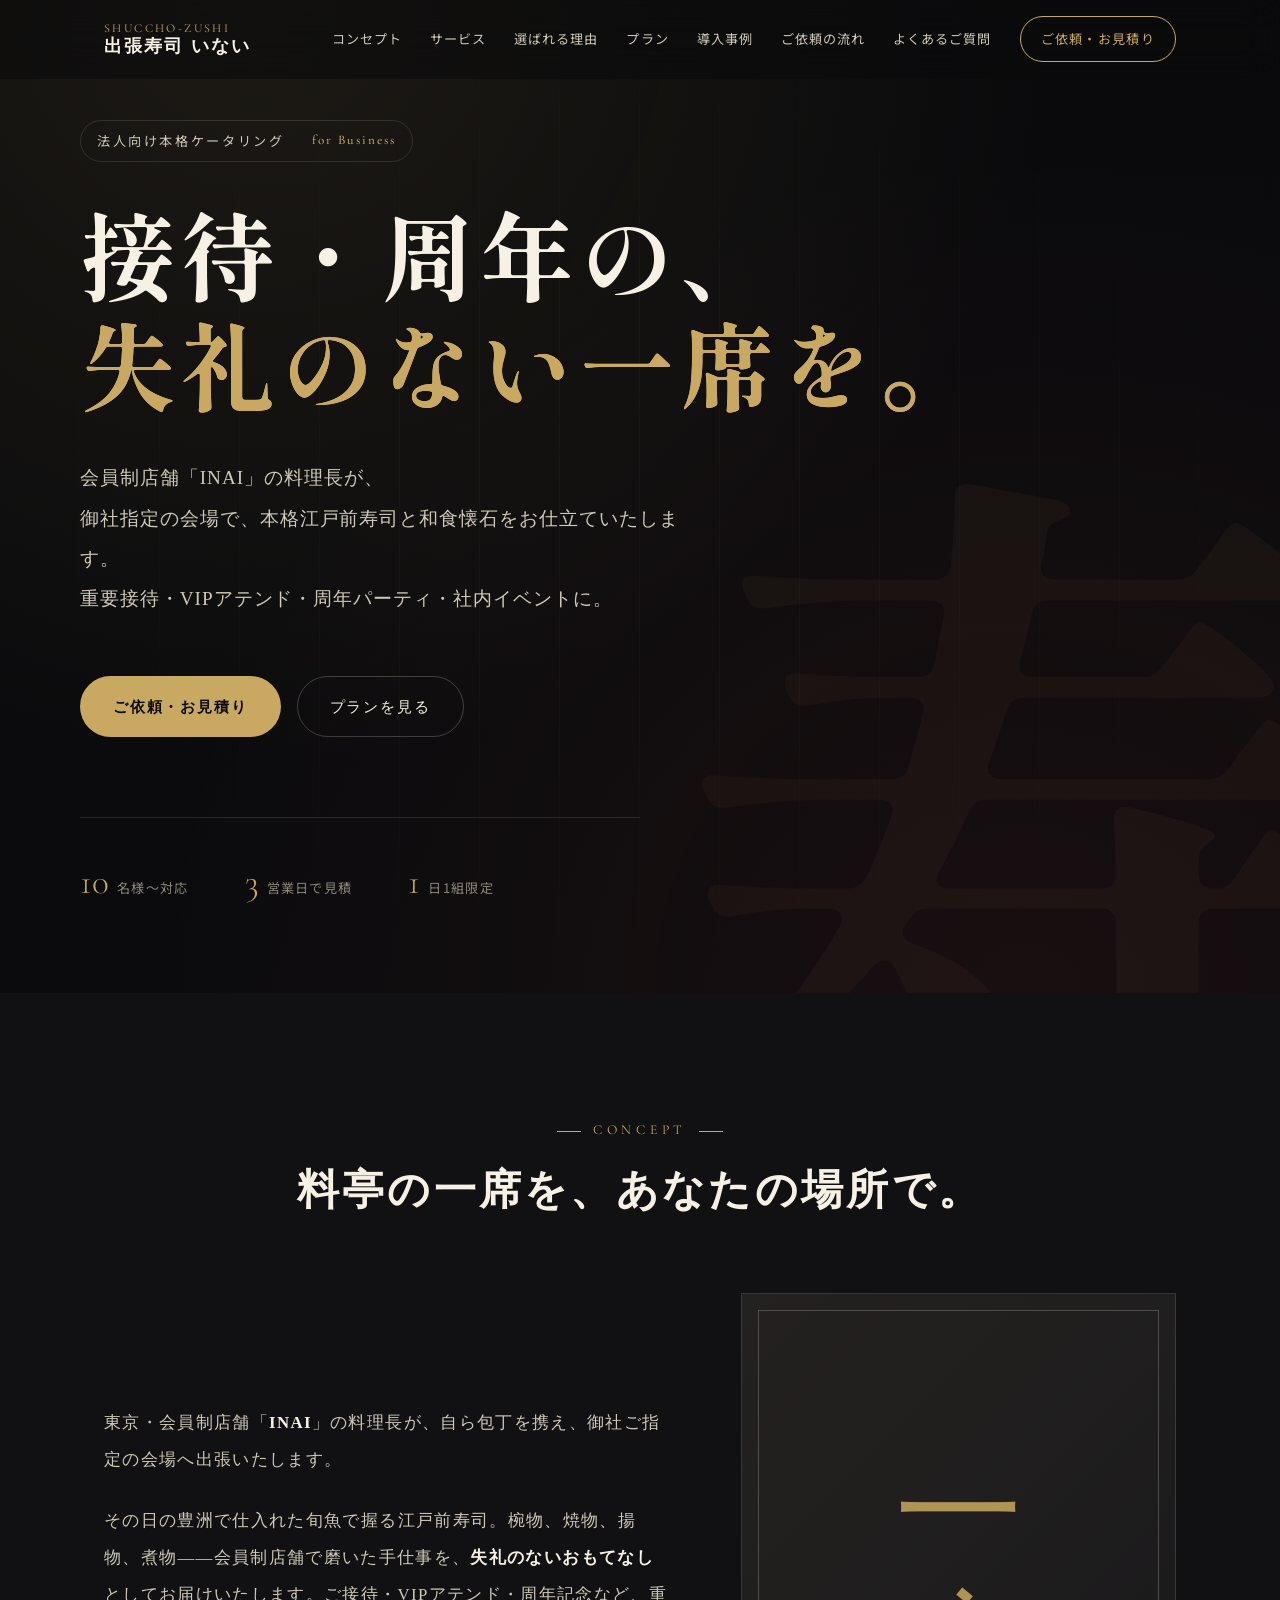
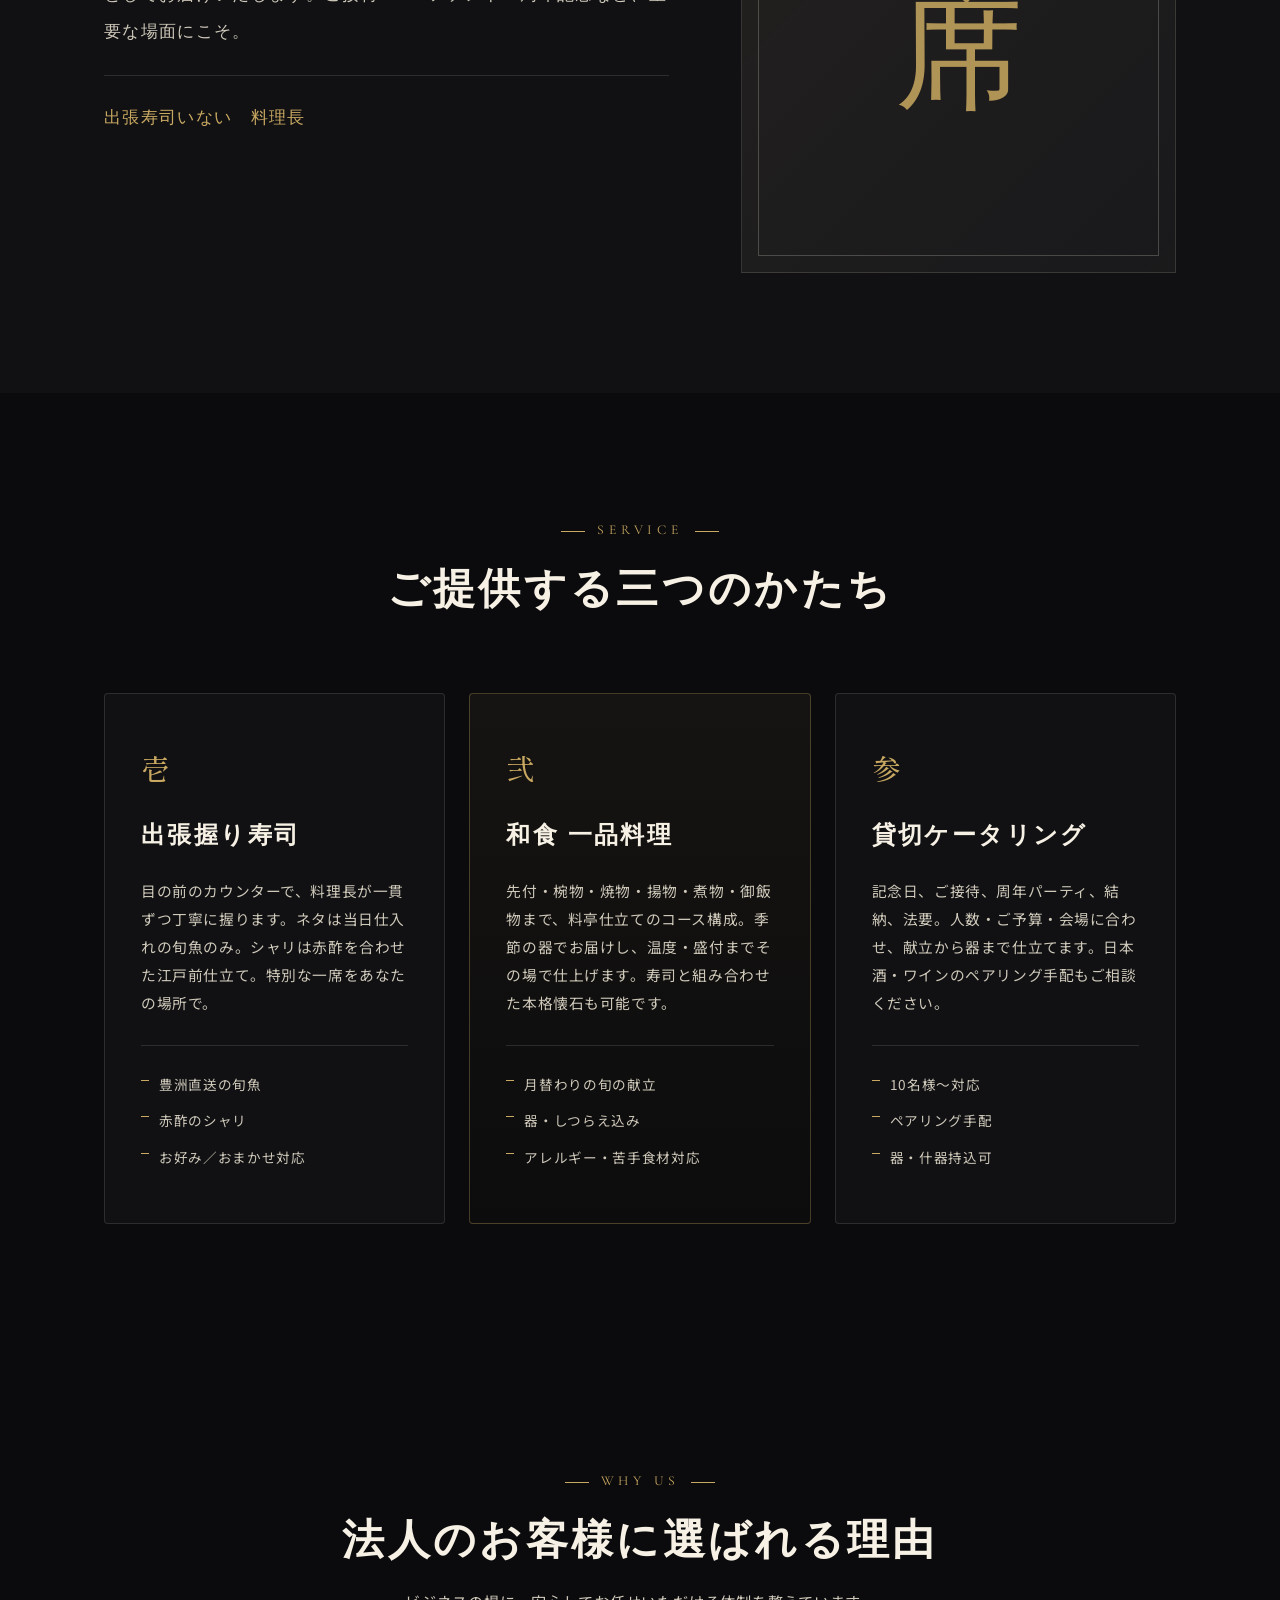
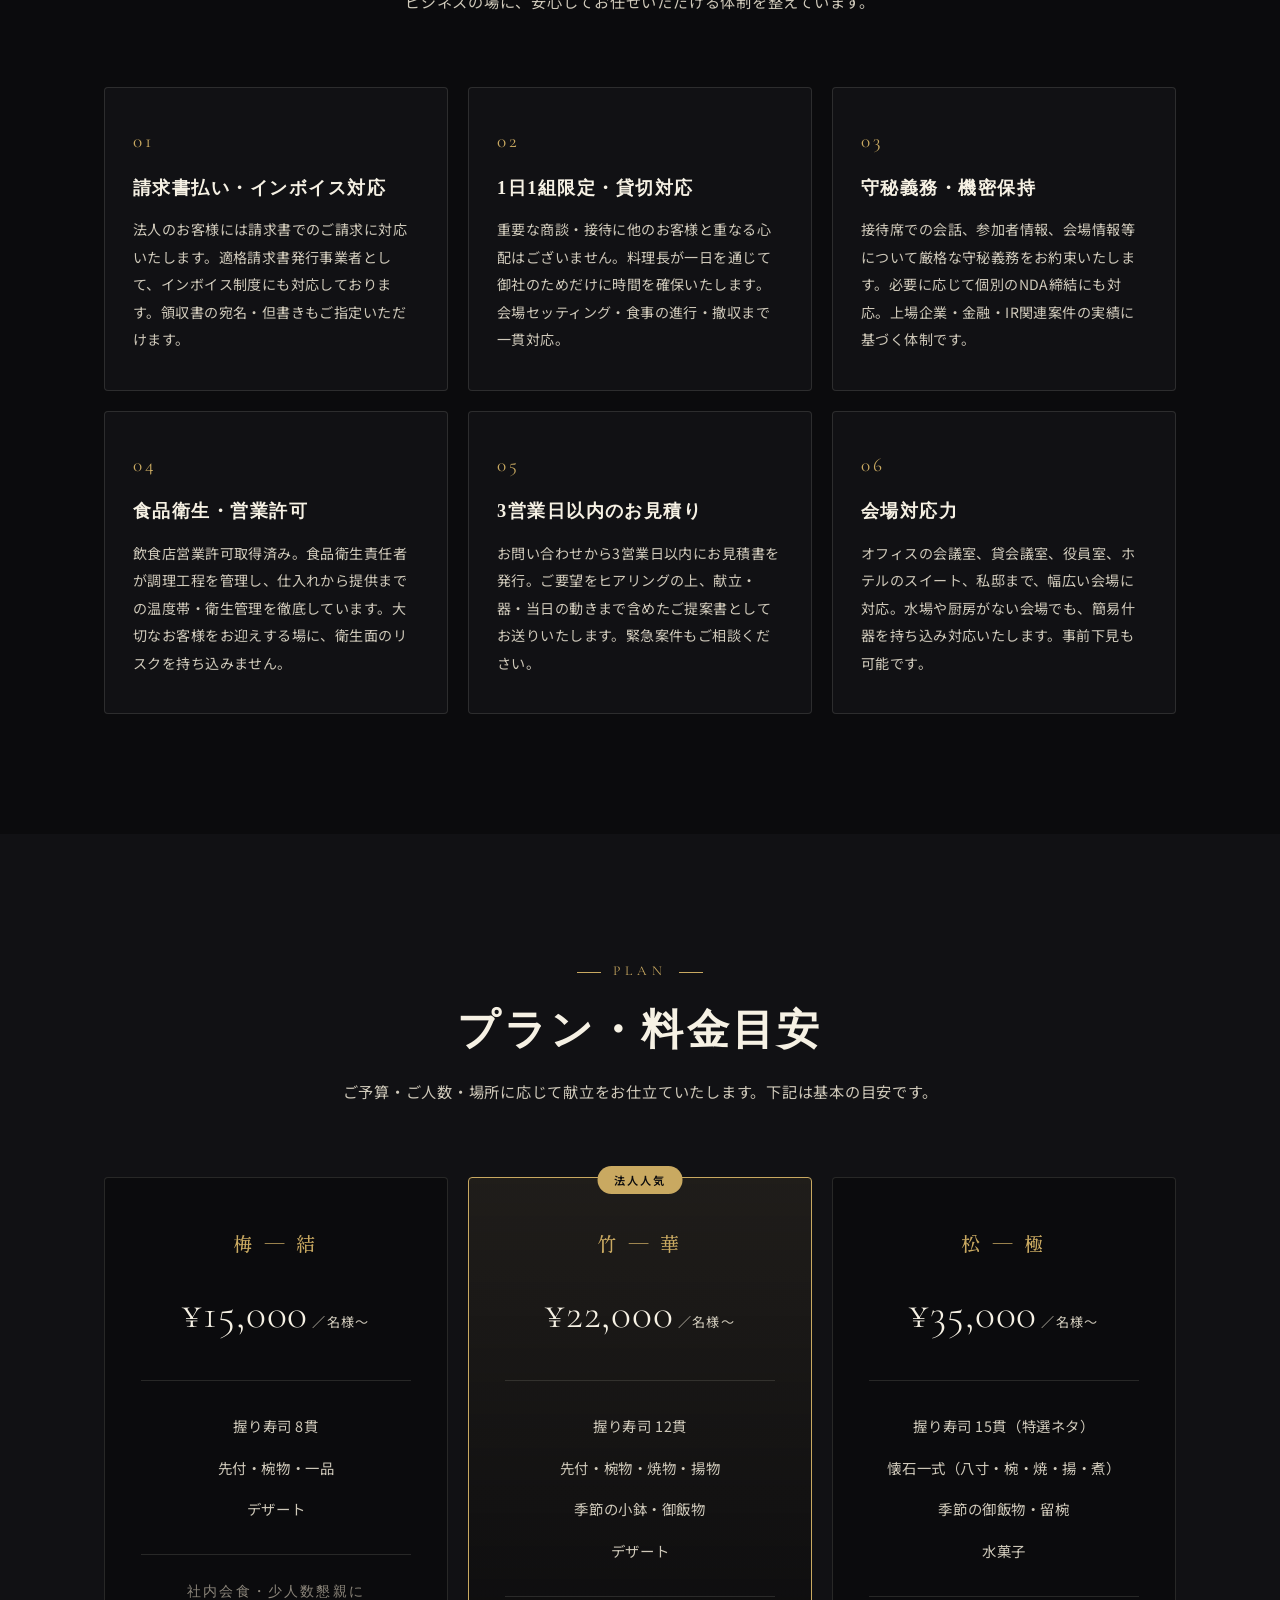
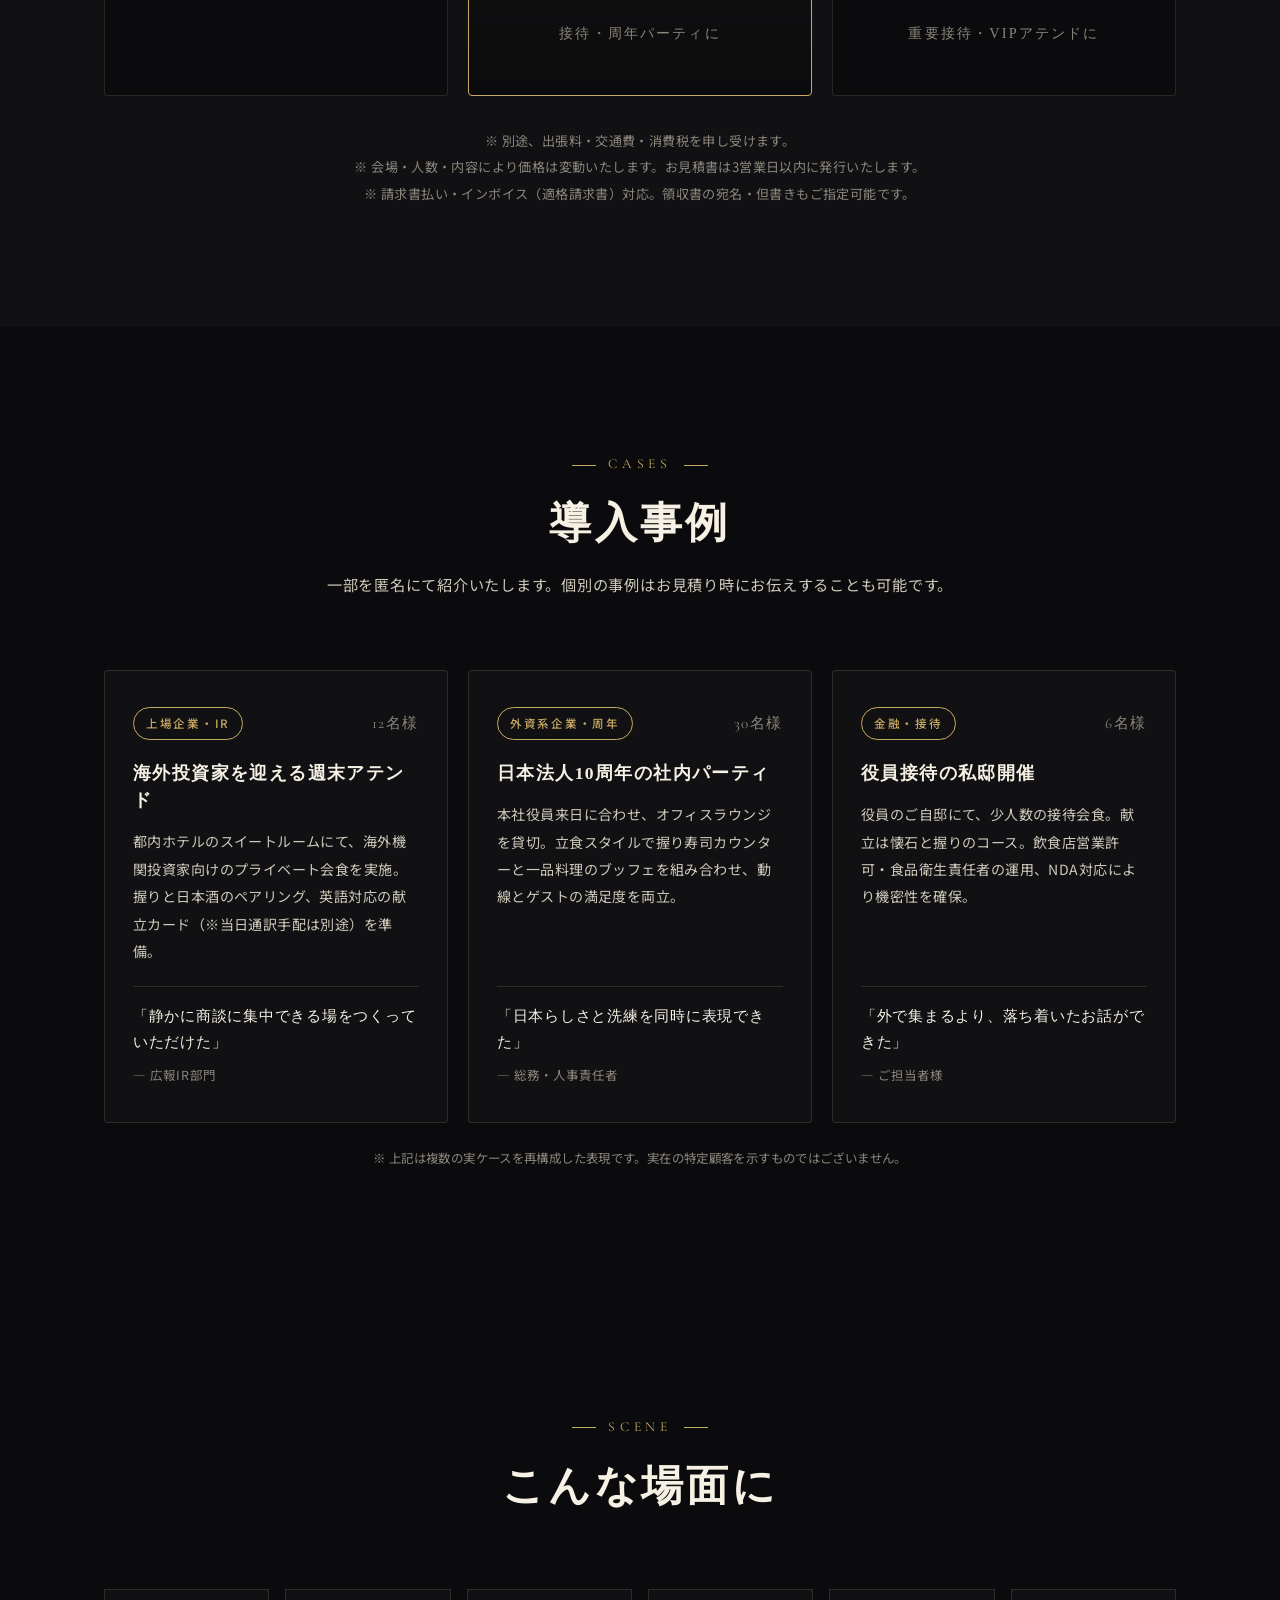
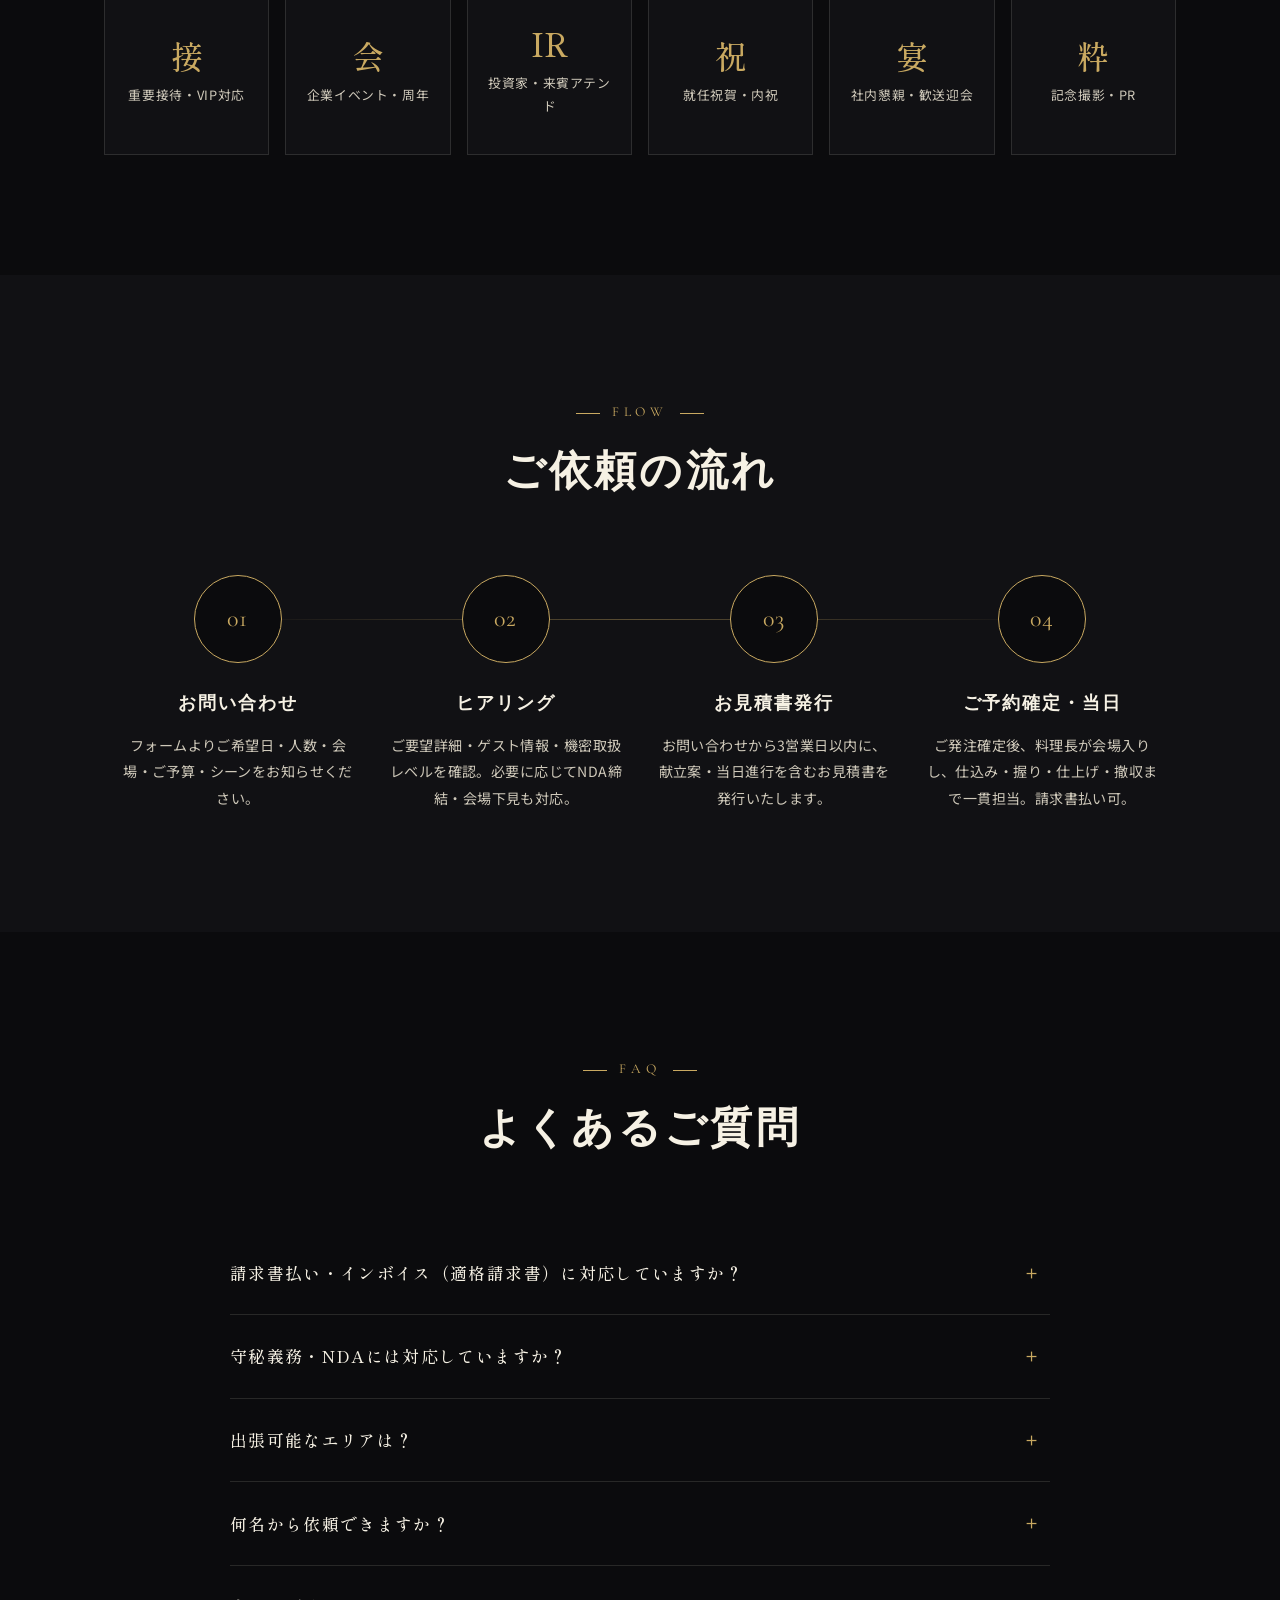
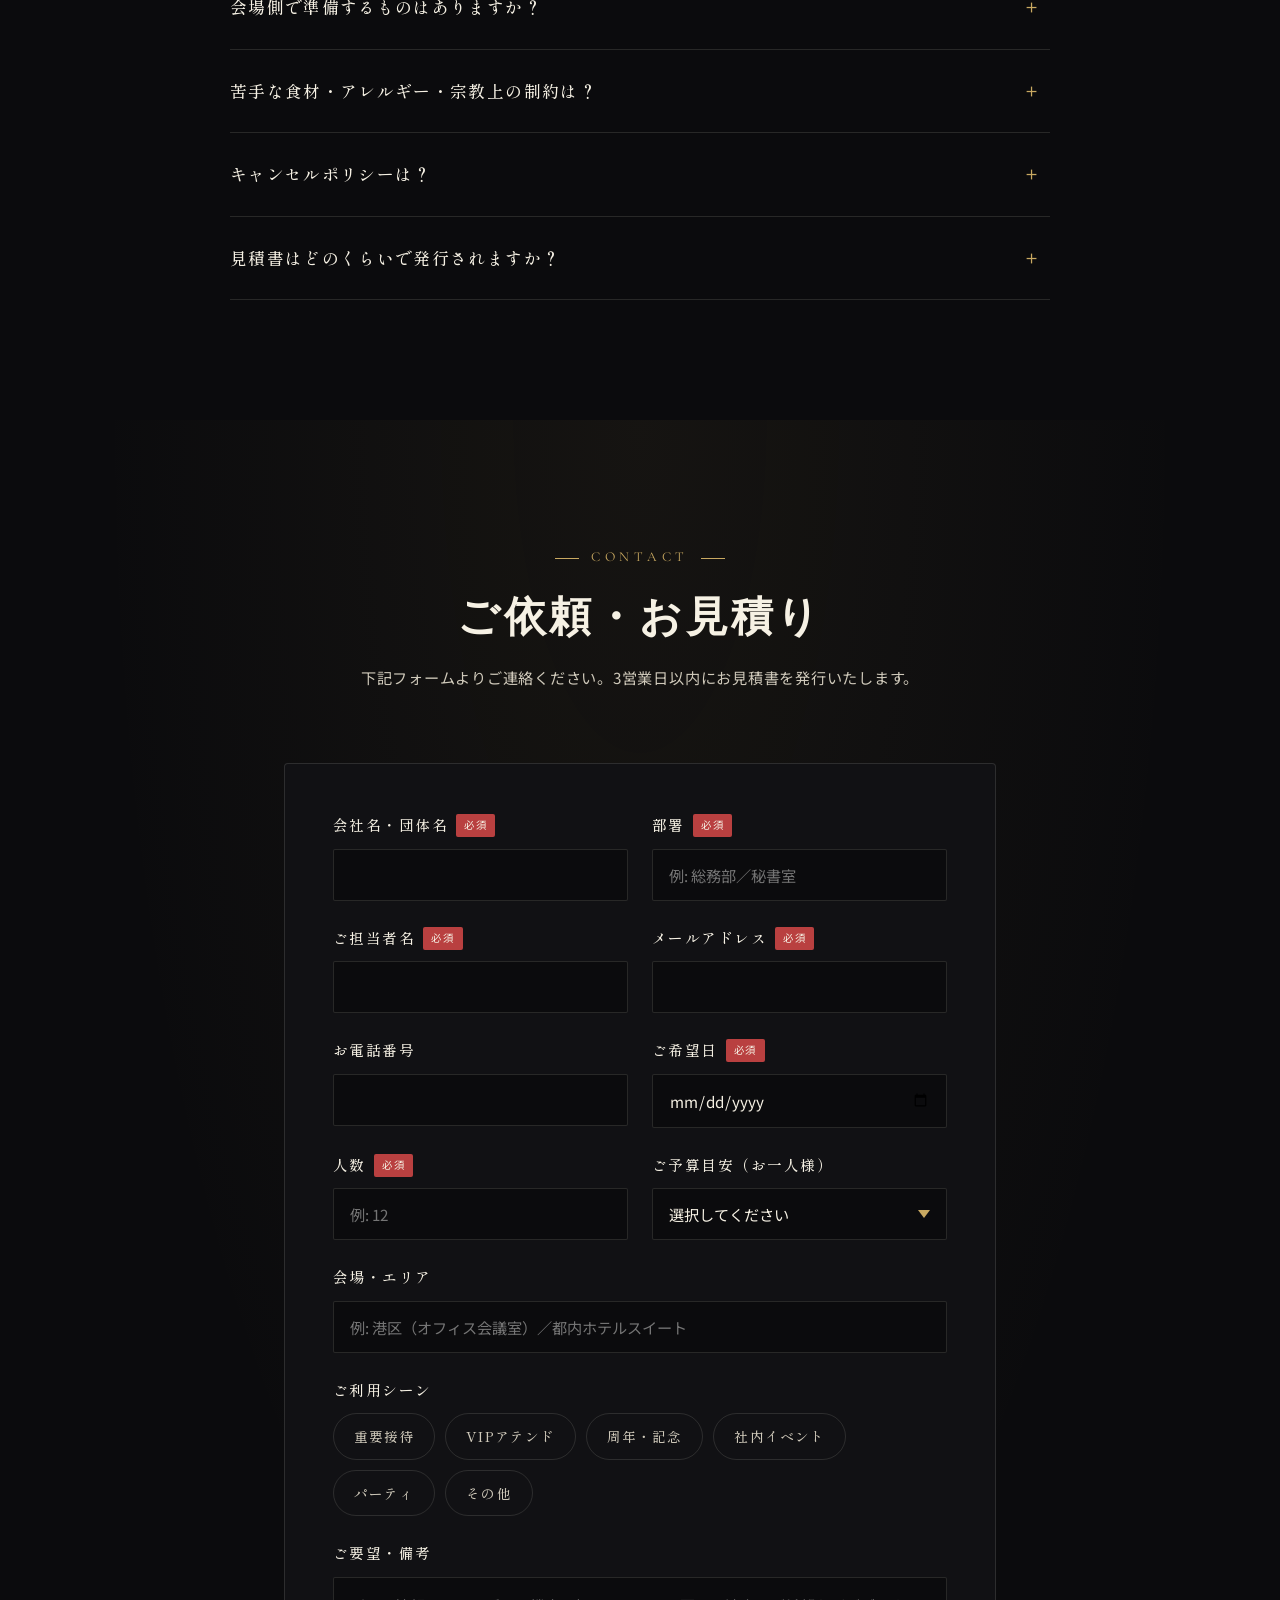
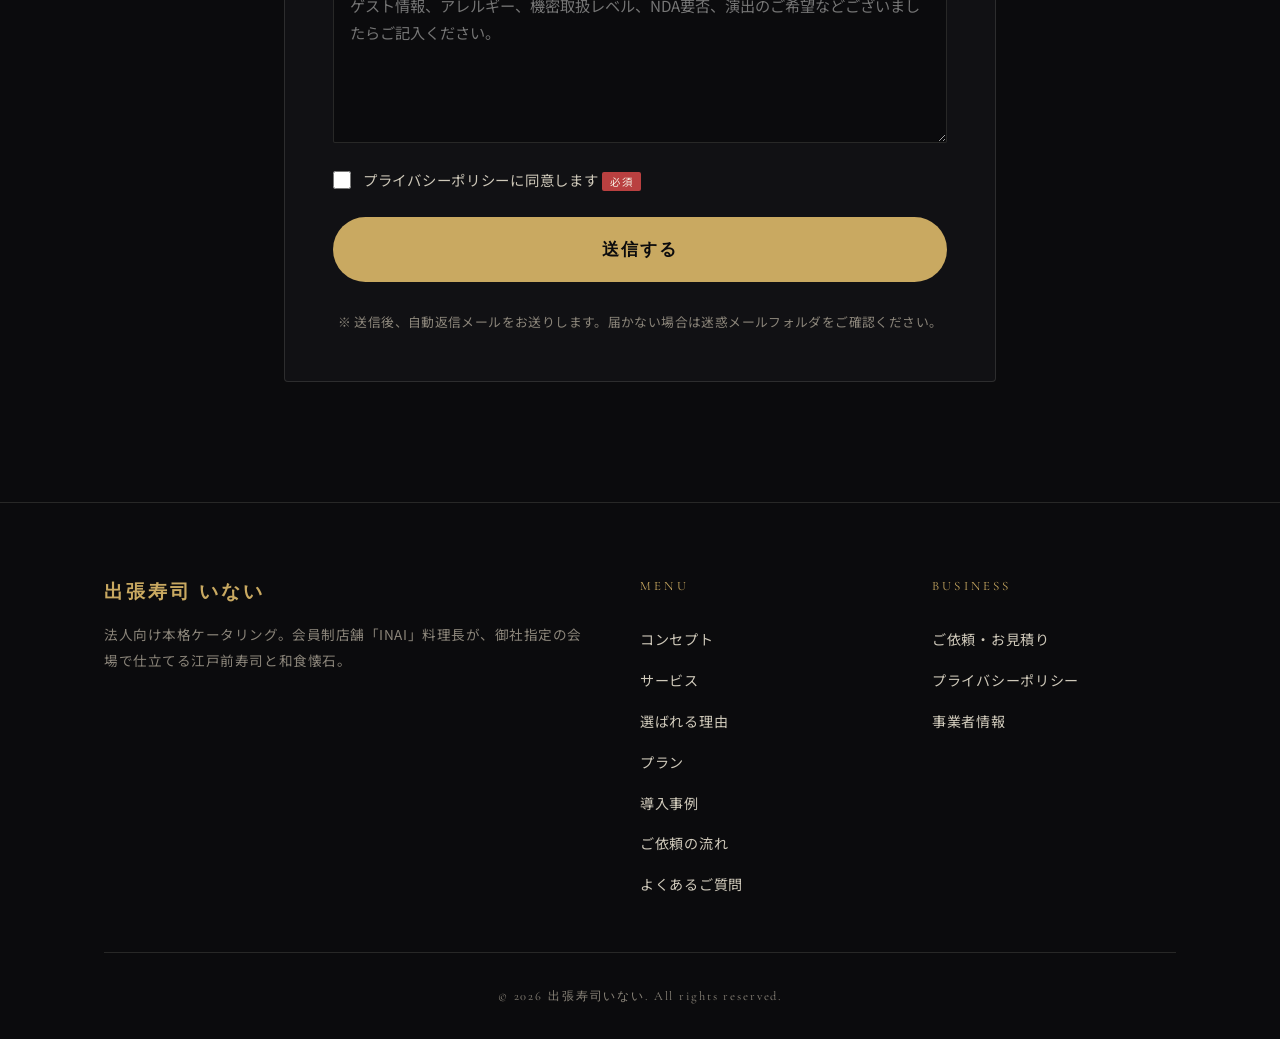
==== commit cd4201f4: "ケータリングLPを法人向け要件で再構成・法務ページを新設 要件定義を法人メイン(接待・周年・VIP)に確定したことを受け、v0 を改修。 「選ばれる理由」「導入事例」セクションを新設し、Hero/Pl" ====
--- a/catering/index.html
+++ b/catering/index.html
@@ -3,13 +3,13 @@
 <head>
   <meta charset="UTF-8">
   <meta name="viewport" content="width=device-width, initial-scale=1.0, viewport-fit=cover">
-  <title>出張寿司いない｜会員制店舗INAI料理長による本格和食ケータリング</title>
-  <meta name="description" content="東京の会員制店舗「INAI」の料理長が、厳選された旬の素材で握る本格江戸前寿司と和食の一品料理を、あなたの指定する場所でお届けいたします。記念日、接待、VIP対応、特別なひとときに。">
+  <title>出張寿司いない｜法人向け本格和食ケータリング・出張寿司｜会員制店舗INAI料理長</title>
+  <meta name="description" content="重要接待・周年パーティ・VIPアテンドに。会員制店舗INAIの料理長が、本格江戸前寿司と和食の一品料理を御社指定の会場でご提供いたします。請求書払い対応・1日1組貸切・3営業日以内お見積り。">
   <meta name="theme-color" content="#0a0a0a">
 
   <!-- OGP -->
-  <meta property="og:title" content="出張寿司いない｜会員制INAI料理長の本格和食ケータリング">
-  <meta property="og:description" content="東京・会員制店舗INAIの料理長が、あなたの場所で握る本格江戸前寿司と和食。">
+  <meta property="og:title" content="出張寿司いない｜法人向け本格和食ケータリング（会員制INAI料理長）">
+  <meta property="og:description" content="重要接待・周年・VIPアテンドに。会員制店舗INAIの料理長が御社指定の会場で仕立てる、本格江戸前寿司と和食懐石。請求書払い対応。">
   <meta property="og:type" content="website">
   <meta property="og:locale" content="ja_JP">
 
@@ -30,10 +30,12 @@
       <nav class="nav-desktop">
         <a href="#concept">コンセプト</a>
         <a href="#service">サービス</a>
+        <a href="#reason">選ばれる理由</a>
         <a href="#plan">プラン</a>
-        <a href="#flow">ご利用の流れ</a>
+        <a href="#cases">導入事例</a>
+        <a href="#flow">ご依頼の流れ</a>
         <a href="#faq">よくあるご質問</a>
-        <a href="#contact" class="nav-cta">ご依頼・お問い合わせ</a>
+        <a href="#contact" class="nav-cta">ご依頼・お見積り</a>
       </nav>
       <button class="nav-toggle" id="navToggle" aria-label="メニュー" aria-expanded="false">
         <span></span><span></span><span></span>
@@ -42,10 +44,12 @@
     <nav class="nav-mobile" id="navMobile">
       <a href="#concept">コンセプト</a>
       <a href="#service">サービス</a>
+      <a href="#reason">選ばれる理由</a>
       <a href="#plan">プラン</a>
-      <a href="#flow">ご利用の流れ</a>
+      <a href="#cases">導入事例</a>
+      <a href="#flow">ご依頼の流れ</a>
       <a href="#faq">よくあるご質問</a>
-      <a href="#contact" class="nav-cta">ご依頼・お問い合わせ</a>
+      <a href="#contact" class="nav-cta">ご依頼・お見積り</a>
     </nav>
   </header>
 
@@ -55,23 +59,23 @@
     <section class="hero">
       <div class="hero-bg" aria-hidden="true"></div>
       <div class="hero-inner">
-        <p class="hero-eyebrow">東京・会員制店舗 <em>INAI</em> 料理長 直伝</p>
+        <p class="hero-eyebrow">法人向け本格ケータリング　<em>for Business</em></p>
         <h1 class="hero-title">
-          <span>一席を、</span>
-          <span>あなたの場所へ。</span>
+          <span>接待・周年の、</span>
+          <span>失礼のない一席を。</span>
         </h1>
         <p class="hero-lead">
-          厳選された旬の素材で握る本格江戸前寿司と、<br class="sp-hide">
-          手仕事の和食一品料理を、<br>
-          ご自宅・オフィス・特別な場所へお届けいたします。
+          会員制店舗「INAI」の料理長が、<br class="sp-hide">
+          御社指定の会場で、本格江戸前寿司と和食懐石をお仕立ていたします。<br>
+          重要接待・VIPアテンド・周年パーティ・社内イベントに。
         </p>
         <div class="hero-actions">
-          <a href="#contact" class="btn btn-primary">ご依頼・お問い合わせ</a>
-          <a href="#service" class="btn btn-ghost">サービスを見る</a>
+          <a href="#contact" class="btn btn-primary">ご依頼・お見積り</a>
+          <a href="#plan" class="btn btn-ghost">プランを見る</a>
         </div>
         <div class="hero-meta">
-          <div><span class="meta-num">10</span><span class="meta-label">名様〜</span></div>
-          <div><span class="meta-num">23</span><span class="meta-label">区内出張対応</span></div>
+          <div><span class="meta-num">10</span><span class="meta-label">名様〜対応</span></div>
+          <div><span class="meta-num">3</span><span class="meta-label">営業日で見積</span></div>
           <div><span class="meta-num">1</span><span class="meta-label">日1組限定</span></div>
         </div>
       </div>
@@ -87,10 +91,10 @@
         <div class="concept-grid">
           <div class="concept-text">
             <p>
-              東京の会員制店舗「<strong>INAI</strong>」の料理長が、自ら包丁を携え、あなたの指定する場所へ出張いたします。
+              東京・会員制店舗「<strong>INAI</strong>」の料理長が、自ら包丁を携え、御社ご指定の会場へ出張いたします。
             </p>
             <p>
-              その日の豊洲で仕入れた旬魚を仕込み、目の前で握る江戸前寿司。熱燗に寄り添う、椀物、焼物、揚物、煮物。会員制店舗で磨かれた手仕事を、<strong>一期一会のおもてなし</strong>としてお届けします。
+              その日の豊洲で仕入れた旬魚で握る江戸前寿司。椀物、焼物、揚物、煮物——会員制店舗で磨いた手仕事を、<strong>失礼のないおもてなし</strong>としてお届けいたします。ご接待・VIPアテンド・周年記念など、重要な場面にこそ。
             </p>
             <p class="concept-sign">
               出張寿司いない　料理長
@@ -151,6 +155,49 @@
               <li>ペアリング手配</li>
               <li>器・什器持込可</li>
             </ul>
+          </article>
+        </div>
+      </div>
+    </section>
+
+    <!-- ===== Why us (法人向け信頼要素) ===== -->
+    <section class="section section-reason" id="reason">
+      <div class="container">
+        <div class="section-head">
+          <p class="eyebrow">Why Us</p>
+          <h2 class="section-title">法人のお客様に選ばれる理由</h2>
+          <p class="section-sub">ビジネスの場に、安心してお任せいただける体制を整えています。</p>
+        </div>
+        <div class="reason-grid">
+          <article class="reason-card">
+            <div class="reason-num">01</div>
+            <h3>請求書払い・インボイス対応</h3>
+            <p>法人のお客様には請求書でのご請求に対応いたします。適格請求書発行事業者として、インボイス制度にも対応しております。領収書の宛名・但書きもご指定いただけます。</p>
+          </article>
+          <article class="reason-card">
+            <div class="reason-num">02</div>
+            <h3>1日1組限定・貸切対応</h3>
+            <p>重要な商談・接待に他のお客様と重なる心配はございません。料理長が一日を通じて御社のためだけに時間を確保いたします。会場セッティング・食事の進行・撤収まで一貫対応。</p>
+          </article>
+          <article class="reason-card">
+            <div class="reason-num">03</div>
+            <h3>守秘義務・機密保持</h3>
+            <p>接待席での会話、参加者情報、会場情報等について厳格な守秘義務をお約束いたします。必要に応じて個別のNDA締結にも対応。上場企業・金融・IR関連案件の実績に基づく体制です。</p>
+          </article>
+          <article class="reason-card">
+            <div class="reason-num">04</div>
+            <h3>食品衛生・営業許可</h3>
+            <p>飲食店営業許可取得済み。食品衛生責任者が調理工程を管理し、仕入れから提供までの温度帯・衛生管理を徹底しています。大切なお客様をお迎えする場に、衛生面のリスクを持ち込みません。</p>
+          </article>
+          <article class="reason-card">
+            <div class="reason-num">05</div>
+            <h3>3営業日以内のお見積り</h3>
+            <p>お問い合わせから3営業日以内にお見積書を発行。ご要望をヒアリングの上、献立・器・当日の動きまで含めたご提案書としてお送りいたします。緊急案件もご相談ください。</p>
+          </article>
+          <article class="reason-card">
+            <div class="reason-num">06</div>
+            <h3>会場対応力</h3>
+            <p>オフィスの会議室、貸会議室、役員室、ホテルのスイート、私邸まで、幅広い会場に対応。水場や厨房がない会場でも、簡易什器を持ち込み対応いたします。事前下見も可能です。</p>
           </article>
         </div>
       </div>
@@ -176,11 +223,11 @@
               <li>先付・椀物・一品</li>
               <li>デザート</li>
             </ul>
-            <p class="plan-note">ご家族の集まりに</p>
+            <p class="plan-note">社内会食・少人数懇親に</p>
           </article>
 
           <article class="plan-card plan-featured">
-            <span class="plan-badge">人気</span>
+            <span class="plan-badge">法人人気</span>
             <header>
               <p class="plan-label">竹 — 華</p>
               <p class="plan-price"><span class="price-num">¥22,000</span><span class="price-unit">／名様〜</span></p>
@@ -191,7 +238,7 @@
               <li>季節の小鉢・御飯物</li>
               <li>デザート</li>
             </ul>
-            <p class="plan-note">記念日・会食に</p>
+            <p class="plan-note">接待・周年パーティに</p>
           </article>
 
           <article class="plan-card">
@@ -205,14 +252,64 @@
               <li>季節の御飯物・留椀</li>
               <li>水菓子</li>
             </ul>
-            <p class="plan-note">ご接待・特別な日に</p>
+            <p class="plan-note">重要接待・VIPアテンドに</p>
           </article>
         </div>
 
         <p class="plan-caveat">
           ※ 別途、出張料・交通費・消費税を申し受けます。<br>
-          ※ 会場・人数・内容により価格は変動いたします。お見積りはお気軽にご相談ください。
+          ※ 会場・人数・内容により価格は変動いたします。お見積書は3営業日以内に発行いたします。<br>
+          ※ 請求書払い・インボイス（適格請求書）対応。領収書の宛名・但書きもご指定可能です。
         </p>
+      </div>
+    </section>
+
+    <!-- ===== Cases ===== -->
+    <section class="section section-cases" id="cases">
+      <div class="container">
+        <div class="section-head">
+          <p class="eyebrow">Cases</p>
+          <h2 class="section-title">導入事例</h2>
+          <p class="section-sub">一部を匿名にて紹介いたします。個別の事例はお見積り時にお伝えすることも可能です。</p>
+        </div>
+        <div class="case-grid">
+          <article class="case-card">
+            <header class="case-meta">
+              <span class="case-tag">上場企業・IR</span>
+              <span class="case-size">12名様</span>
+            </header>
+            <h3 class="case-title">海外投資家を迎える週末アテンド</h3>
+            <p class="case-body">
+              都内ホテルのスイートルームにて、海外機関投資家向けのプライベート会食を実施。握りと日本酒のペアリング、英語対応の献立カード（※当日通訳手配は別途）を準備。
+            </p>
+            <p class="case-quote">「静かに商談に集中できる場をつくっていただけた」<span class="case-from">— 広報IR部門</span></p>
+          </article>
+
+          <article class="case-card">
+            <header class="case-meta">
+              <span class="case-tag">外資系企業・周年</span>
+              <span class="case-size">30名様</span>
+            </header>
+            <h3 class="case-title">日本法人10周年の社内パーティ</h3>
+            <p class="case-body">
+              本社役員来日に合わせ、オフィスラウンジを貸切。立食スタイルで握り寿司カウンターと一品料理のブッフェを組み合わせ、動線とゲストの満足度を両立。
+            </p>
+            <p class="case-quote">「日本らしさと洗練を同時に表現できた」<span class="case-from">— 総務・人事責任者</span></p>
+          </article>
+
+          <article class="case-card">
+            <header class="case-meta">
+              <span class="case-tag">金融・接待</span>
+              <span class="case-size">6名様</span>
+            </header>
+            <h3 class="case-title">役員接待の私邸開催</h3>
+            <p class="case-body">
+              役員のご自邸にて、少人数の接待会食。献立は懐石と握りのコース。飲食店営業許可・食品衛生責任者の運用、NDA対応により機密性を確保。
+            </p>
+            <p class="case-quote">「外で集まるより、落ち着いたお話ができた」<span class="case-from">— ご担当者様</span></p>
+          </article>
+        </div>
+        <p class="case-note">※ 上記は複数の実ケースを再構成した表現です。実在の特定顧客を示すものではございません。</p>
       </div>
     </section>
 
@@ -224,12 +321,12 @@
           <h2 class="section-title">こんな場面に</h2>
         </div>
         <div class="scene-grid">
-          <div class="scene-item"><span>記</span><p>記念日・誕生日</p></div>
           <div class="scene-item"><span>接</span><p>重要接待・VIP対応</p></div>
-          <div class="scene-item"><span>宴</span><p>ご家族・親族の集まり</p></div>
-          <div class="scene-item"><span>祝</span><p>結納・顔合わせ</p></div>
           <div class="scene-item"><span>会</span><p>企業イベント・周年</p></div>
-          <div class="scene-item"><span>粋</span><p>撮影・プロモーション</p></div>
+          <div class="scene-item"><span>IR</span><p>投資家・来賓アテンド</p></div>
+          <div class="scene-item"><span>祝</span><p>就任祝賀・内祝</p></div>
+          <div class="scene-item"><span>宴</span><p>社内懇親・歓送迎会</p></div>
+          <div class="scene-item"><span>粋</span><p>記念撮影・PR</p></div>
         </div>
       </div>
     </section>
@@ -239,28 +336,28 @@
       <div class="container">
         <div class="section-head">
           <p class="eyebrow">Flow</p>
-          <h2 class="section-title">ご利用の流れ</h2>
+          <h2 class="section-title">ご依頼の流れ</h2>
         </div>
         <ol class="flow-list">
           <li>
             <span class="flow-step">01</span>
             <h3>お問い合わせ</h3>
-            <p>フォームよりご希望日・人数・場所・ご予算・イメージをお知らせください。</p>
+            <p>フォームよりご希望日・人数・会場・ご予算・シーンをお知らせください。</p>
           </li>
           <li>
             <span class="flow-step">02</span>
-            <h3>ヒアリング・お見積り</h3>
-            <p>3営業日以内にご返信し、献立とお見積りをご提案いたします。</p>
+            <h3>ヒアリング</h3>
+            <p>ご要望詳細・ゲスト情報・機密取扱レベルを確認。必要に応じてNDA締結・会場下見も対応。</p>
           </li>
           <li>
             <span class="flow-step">03</span>
-            <h3>ご予約確定</h3>
-            <p>内容・金額にご同意いただいた時点でご予約確定。前金をお願いする場合がございます。</p>
+            <h3>お見積書発行</h3>
+            <p>お問い合わせから3営業日以内に、献立案・当日進行を含むお見積書を発行いたします。</p>
           </li>
           <li>
             <span class="flow-step">04</span>
-            <h3>当日・お食事提供</h3>
-            <p>料理長がお伺いし、仕込みから握り・仕上げ・お片付けまで一貫して担当いたします。</p>
+            <h3>ご予約確定・当日</h3>
+            <p>ご発注確定後、料理長が会場入りし、仕込み・握り・仕上げ・撤収まで一貫担当。請求書払い可。</p>
           </li>
         </ol>
       </div>
@@ -275,8 +372,16 @@
         </div>
         <div class="faq-list">
           <details>
+            <summary>請求書払い・インボイス（適格請求書）に対応していますか？</summary>
+            <p>対応しております。法人のお客様には請求書でのご請求を基本とし、適格請求書発行事業者として登録番号を記載した適格請求書を発行いたします。領収書の宛名・但書きのご指定も承ります。</p>
+          </details>
+          <details>
+            <summary>守秘義務・NDAには対応していますか？</summary>
+            <p>すべての案件について厳格な守秘義務をお約束しております。個別のNDA締結にも対応いたしますので、お問い合わせ時にその旨お知らせください。ゲスト情報・会場情報・会話内容について第三者への開示は一切行いません。</p>
+          </details>
+          <details>
             <summary>出張可能なエリアは？</summary>
-            <p>東京23区内を基本とし、都下・近郊（神奈川・埼玉・千葉の一部）へも対応可能です。別途出張費を申し受けます。遠方・地方もご相談ください。</p>
+            <p>東京23区内を基本とし、都下・近郊（神奈川・埼玉・千葉の一部）へも対応可能です。別途出張費を申し受けます。ホテル・オフィス・貸会議室・私邸等、会場形態を問わず対応いたします。</p>
           </details>
           <details>
             <summary>何名から依頼できますか？</summary>
@@ -284,19 +389,19 @@
           </details>
           <details>
             <summary>会場側で準備するものはありますか？</summary>
-            <p>作業スペース、水場（シンク）、冷蔵スペース、電源をご用意いただけますとスムーズです。難しい場合は簡易什器を持参いたしますのでご相談ください。</p>
-          </details>
-          <details>
-            <summary>苦手な食材・アレルギーの対応は？</summary>
-            <p>事前にお知らせいただければ対応いたします。ヴィーガン・グルテンフリー等の特別対応もご相談ください。</p>
+            <p>作業スペース、水場（シンク）、冷蔵スペース、電源をご用意いただけますとスムーズです。会議室等で水場が無い場合も簡易什器を持参し対応いたします。事前の会場下見にも対応可能です。</p>
+          </details>
+          <details>
+            <summary>苦手な食材・アレルギー・宗教上の制約は？</summary>
+            <p>事前にお知らせいただければ対応いたします。ヴィーガン・グルテンフリー・ハラル等、ゲストのご事情に合わせた献立をご提案いたします。海外からのゲスト対応実績もございます。</p>
           </details>
           <details>
             <summary>キャンセルポリシーは？</summary>
-            <p>前日50%・当日100%のキャンセル料を申し受けます。詳細はお見積り時にご案内いたします。</p>
-          </details>
-          <details>
-            <summary>支払い方法は？</summary>
-            <p>銀行振込を基本とし、法人のお客様は請求書払いにも対応いたします。</p>
+            <p>前日50%・当日100%のキャンセル料を申し受けます。天候・交通等のやむを得ない事情による日程変更はご相談ください。詳細はお見積り時にご案内いたします。</p>
+          </details>
+          <details>
+            <summary>見積書はどのくらいで発行されますか？</summary>
+            <p>お問い合わせから3営業日以内を目安に発行いたします。献立案・当日の進行・オプション見積りを含む提案書形式でお送りいたします。緊急案件はその旨フォームにご記入ください。</p>
           </details>
         </div>
       </div>
@@ -307,48 +412,48 @@
       <div class="container container-narrow">
         <div class="section-head">
           <p class="eyebrow">Contact</p>
-          <h2 class="section-title">ご依頼・お問い合わせ</h2>
-          <p class="section-sub">下記フォームよりご連絡ください。3営業日以内に料理長よりお返事いたします。</p>
+          <h2 class="section-title">ご依頼・お見積り</h2>
+          <p class="section-sub">下記フォームよりご連絡ください。3営業日以内にお見積書を発行いたします。</p>
         </div>
 
         <form class="contact-form" id="contactForm" novalidate>
           <div class="field-row">
             <div class="field">
-              <label for="name">お名前 <span class="req">必須</span></label>
+              <label for="company">会社名・団体名 <span class="req">必須</span></label>
+              <input type="text" id="company" name="company" autocomplete="organization" required>
+            </div>
+            <div class="field">
+              <label for="department">部署 <span class="req">必須</span></label>
+              <input type="text" id="department" name="department" autocomplete="organization-title" placeholder="例: 総務部／秘書室" required>
+            </div>
+          </div>
+
+          <div class="field-row">
+            <div class="field">
+              <label for="name">ご担当者名 <span class="req">必須</span></label>
               <input type="text" id="name" name="name" autocomplete="name" required>
             </div>
-            <div class="field">
-              <label for="company">会社名・団体名</label>
-              <input type="text" id="company" name="company" autocomplete="organization">
-            </div>
-          </div>
-
-          <div class="field-row">
             <div class="field">
               <label for="email">メールアドレス <span class="req">必須</span></label>
               <input type="email" id="email" name="email" autocomplete="email" required>
             </div>
+          </div>
+
+          <div class="field-row">
             <div class="field">
               <label for="tel">お電話番号</label>
               <input type="tel" id="tel" name="tel" autocomplete="tel" inputmode="tel">
             </div>
-          </div>
-
-          <div class="field-row">
             <div class="field">
               <label for="date">ご希望日 <span class="req">必須</span></label>
               <input type="date" id="date" name="date" required>
             </div>
+          </div>
+
+          <div class="field-row">
             <div class="field">
               <label for="people">人数 <span class="req">必須</span></label>
-              <input type="number" id="people" name="people" min="1" inputmode="numeric" placeholder="例: 8" required>
-            </div>
-          </div>
-
-          <div class="field-row">
-            <div class="field">
-              <label for="place">会場・エリア</label>
-              <input type="text" id="place" name="place" placeholder="例: 港区白金／ご自宅">
+              <input type="number" id="people" name="people" min="1" inputmode="numeric" placeholder="例: 12" required>
             </div>
             <div class="field">
               <label for="budget">ご予算目安（お一人様）</label>
@@ -364,12 +469,17 @@
           </div>
 
           <div class="field">
-            <label for="scene">ご利用シーン</label>
+            <label for="place">会場・エリア</label>
+            <input type="text" id="place" name="place" placeholder="例: 港区（オフィス会議室）／都内ホテルスイート">
+          </div>
+
+          <div class="field">
+            <label>ご利用シーン</label>
             <div class="chip-group">
-              <label class="chip"><input type="checkbox" name="scene" value="anniversary"><span>記念日</span></label>
-              <label class="chip"><input type="checkbox" name="scene" value="business"><span>接待</span></label>
-              <label class="chip"><input type="checkbox" name="scene" value="family"><span>家族会</span></label>
-              <label class="chip"><input type="checkbox" name="scene" value="event"><span>法人イベント</span></label>
+              <label class="chip"><input type="checkbox" name="scene" value="entertainment"><span>重要接待</span></label>
+              <label class="chip"><input type="checkbox" name="scene" value="vip"><span>VIPアテンド</span></label>
+              <label class="chip"><input type="checkbox" name="scene" value="anniversary"><span>周年・記念</span></label>
+              <label class="chip"><input type="checkbox" name="scene" value="event"><span>社内イベント</span></label>
               <label class="chip"><input type="checkbox" name="scene" value="party"><span>パーティ</span></label>
               <label class="chip"><input type="checkbox" name="scene" value="other"><span>その他</span></label>
             </div>
@@ -377,12 +487,12 @@
 
           <div class="field">
             <label for="message">ご要望・備考</label>
-            <textarea id="message" name="message" rows="5" placeholder="アレルギー、苦手な食材、演出のご希望などございましたらご記入ください。"></textarea>
+            <textarea id="message" name="message" rows="5" placeholder="ゲスト情報、アレルギー、機密取扱レベル、NDA要否、演出のご希望などございましたらご記入ください。"></textarea>
           </div>
 
           <label class="agree">
             <input type="checkbox" id="agree" required>
-            <span>プライバシーポリシーに同意します <span class="req">必須</span></span>
+            <span><a href="privacy.html" target="_blank" rel="noopener">プライバシーポリシー</a>に同意します <span class="req">必須</span></span>
           </label>
 
           <button type="submit" class="btn btn-primary btn-lg" id="submitBtn">送信する</button>
@@ -392,7 +502,7 @@
         <div class="form-success" id="formSuccess" hidden>
           <p class="success-mark">承</p>
           <h3>お問い合わせを受け付けました</h3>
-          <p>ご入力いただいたメールアドレス宛に、確認メールをお送りしました。<br>3営業日以内に料理長よりご連絡いたします。</p>
+          <p>ご入力いただいたメールアドレス宛に、確認メールをお送りしました。<br>3営業日以内にお見積書を発行いたします。</p>
         </div>
       </div>
     </section>
@@ -405,26 +515,30 @@
       <div class="footer-grid">
         <div>
           <p class="footer-brand">出張寿司 いない</p>
-          <p class="footer-desc">東京・会員制店舗「INAI」料理長による本格和食ケータリング。</p>
+          <p class="footer-desc">法人向け本格ケータリング。会員制店舗「INAI」料理長が、御社指定の会場で仕立てる江戸前寿司と和食懐石。</p>
         </div>
         <div>
           <p class="footer-heading">Menu</p>
           <ul>
             <li><a href="#concept">コンセプト</a></li>
             <li><a href="#service">サービス</a></li>
+            <li><a href="#reason">選ばれる理由</a></li>
             <li><a href="#plan">プラン</a></li>
-            <li><a href="#flow">ご利用の流れ</a></li>
+            <li><a href="#cases">導入事例</a></li>
+            <li><a href="#flow">ご依頼の流れ</a></li>
             <li><a href="#faq">よくあるご質問</a></li>
           </ul>
         </div>
         <div>
-          <p class="footer-heading">Contact</p>
+          <p class="footer-heading">Business</p>
           <ul>
-            <li><a href="#contact">ご依頼フォーム</a></li>
+            <li><a href="#contact">ご依頼・お見積り</a></li>
+            <li><a href="privacy.html">プライバシーポリシー</a></li>
+            <li><a href="legal.html">事業者情報</a></li>
           </ul>
         </div>
       </div>
-      <p class="copyright">© <span id="year"></span> 出張寿司いない / INAI. All rights reserved.</p>
+      <p class="copyright">© <span id="year"></span> 出張寿司いない. All rights reserved.</p>
     </div>
   </footer>
 
--- a/catering/style.css
+++ b/catering/style.css
@@ -411,6 +411,123 @@
   width: 8px; height: 1px; background: var(--gold);
 }
 
+/* ===== Reason (Why us) ===== */
+.reason-grid {
+  display: grid;
+  grid-template-columns: repeat(3, 1fr);
+  gap: 20px;
+}
+@media (max-width: 960px) { .reason-grid { grid-template-columns: repeat(2, 1fr); } }
+@media (max-width: 640px) { .reason-grid { grid-template-columns: 1fr; } }
+
+.reason-card {
+  padding: 36px 28px;
+  background: var(--bg-2);
+  border: 1px solid var(--line);
+  border-radius: 4px;
+  transition: border-color 0.3s var(--ease), transform 0.3s var(--ease);
+}
+.reason-card:hover { border-color: var(--line-strong); transform: translateY(-4px); }
+.reason-num {
+  font-family: var(--en);
+  font-size: 1.2rem;
+  color: var(--gold);
+  letter-spacing: 0.15em;
+  margin-bottom: 16px;
+}
+.reason-card h3 {
+  font-family: var(--serif);
+  font-size: 1.15rem;
+  font-weight: 600;
+  letter-spacing: 0.08em;
+  margin-bottom: 14px;
+  line-height: 1.5;
+}
+.reason-card p {
+  font-size: 0.88rem;
+  line-height: 1.95;
+  color: var(--ink-2);
+  letter-spacing: 0.03em;
+}
+
+/* ===== Cases ===== */
+.case-grid {
+  display: grid;
+  grid-template-columns: repeat(3, 1fr);
+  gap: 20px;
+  margin-bottom: 24px;
+}
+@media (max-width: 960px) { .case-grid { grid-template-columns: 1fr; } }
+
+.case-card {
+  padding: 36px 28px;
+  background: var(--bg-2);
+  border: 1px solid var(--line);
+  border-radius: 4px;
+  display: flex; flex-direction: column;
+  transition: border-color 0.3s var(--ease);
+}
+.case-card:hover { border-color: var(--line-strong); }
+.case-meta {
+  display: flex; align-items: center; justify-content: space-between;
+  gap: 12px;
+  margin-bottom: 20px;
+}
+.case-tag {
+  font-size: 0.72rem;
+  letter-spacing: 0.15em;
+  padding: 5px 12px;
+  border: 1px solid var(--gold);
+  color: var(--gold);
+  border-radius: 999px;
+  font-weight: 500;
+}
+.case-size {
+  font-family: var(--en);
+  font-size: 0.95rem;
+  color: var(--ink-3);
+  letter-spacing: 0.1em;
+}
+.case-title {
+  font-family: var(--serif);
+  font-size: 1.1rem;
+  font-weight: 600;
+  letter-spacing: 0.08em;
+  margin-bottom: 14px;
+  line-height: 1.55;
+}
+.case-body {
+  font-size: 0.88rem;
+  line-height: 1.95;
+  color: var(--ink-2);
+  letter-spacing: 0.03em;
+  margin-bottom: 20px;
+  flex: 1;
+}
+.case-quote {
+  font-family: var(--serif);
+  font-size: 0.92rem;
+  color: var(--ink);
+  line-height: 1.8;
+  padding-top: 16px;
+  border-top: 1px solid var(--line);
+  letter-spacing: 0.05em;
+}
+.case-from {
+  display: block;
+  margin-top: 8px;
+  font-family: var(--sans);
+  font-size: 0.78rem;
+  color: var(--ink-3);
+  letter-spacing: 0.08em;
+}
+.case-note {
+  text-align: center;
+  color: var(--ink-3);
+  font-size: 0.78rem;
+  letter-spacing: 0.03em;
+}
+
 /* ===== Plan ===== */
 .section-plan { background: var(--bg-2); }
 .plan-grid {
@@ -821,6 +938,123 @@
   font-family: var(--en);
 }
 
+/* ===== Legal pages (privacy / business info) ===== */
+.legal-page {
+  padding: 140px 0 100px;
+  min-height: calc(100vh - 240px);
+}
+.legal-page .eyebrow { display: block; text-align: left; margin-bottom: 12px; }
+.legal-page .eyebrow::before,
+.legal-page .eyebrow::after { display: none; }
+.legal-title {
+  font-family: var(--serif);
+  font-size: clamp(1.8rem, 4vw, 2.4rem);
+  font-weight: 600;
+  letter-spacing: 0.08em;
+  line-height: 1.4;
+  margin-bottom: 24px;
+  padding-bottom: 24px;
+  border-bottom: 1px solid var(--line);
+}
+.legal-lead {
+  color: var(--ink-2);
+  line-height: 2;
+  margin-bottom: 40px;
+  letter-spacing: 0.04em;
+  font-size: 0.95rem;
+}
+.legal-section { margin-bottom: 44px; }
+.legal-section h2 {
+  font-family: var(--serif);
+  font-size: 1.15rem;
+  font-weight: 600;
+  letter-spacing: 0.08em;
+  color: var(--gold);
+  margin-bottom: 16px;
+  padding-left: 16px;
+  border-left: 2px solid var(--gold);
+}
+.legal-section p,
+.legal-section ul {
+  color: var(--ink-2);
+  line-height: 2;
+  font-size: 0.92rem;
+  letter-spacing: 0.04em;
+}
+.legal-section ul { padding-left: 20px; margin-top: 12px; }
+.legal-section li { padding: 4px 0; list-style-type: '・'; padding-left: 4px; }
+.legal-section p + p { margin-top: 12px; }
+
+.legal-dl {
+  display: grid;
+  grid-template-columns: auto 1fr;
+  gap: 14px 32px;
+  padding-top: 8px;
+}
+.legal-dl dt {
+  font-family: var(--serif);
+  font-size: 0.9rem;
+  color: var(--ink);
+  letter-spacing: 0.08em;
+  font-weight: 500;
+}
+.legal-dl dd {
+  font-size: 0.92rem;
+  color: var(--ink-2);
+  line-height: 1.9;
+  letter-spacing: 0.03em;
+}
+.legal-dl-table {
+  grid-template-columns: 220px 1fr;
+  gap: 0;
+  border-top: 1px solid var(--line);
+}
+.legal-dl-table dt,
+.legal-dl-table dd {
+  padding: 18px 20px;
+  border-bottom: 1px solid var(--line);
+}
+.legal-dl-table dt { background: var(--bg-2); }
+@media (max-width: 640px) {
+  .legal-dl, .legal-dl-table {
+    grid-template-columns: 1fr;
+    gap: 0;
+  }
+  .legal-dl-table dt { padding-bottom: 6px; border-bottom: 0; }
+  .legal-dl-table dd { padding-top: 6px; }
+  .legal-dl dt { padding: 12px 0 4px; }
+  .legal-dl dd { padding: 0 0 12px; }
+}
+
+.legal-updated {
+  color: var(--ink-3);
+  font-size: 0.82rem;
+  letter-spacing: 0.08em;
+  text-align: right;
+  margin-top: 40px;
+  padding-top: 24px;
+  border-top: 1px solid var(--line);
+}
+.legal-back {
+  margin-top: 48px;
+  text-align: center;
+}
+.legal-back a {
+  display: inline-block;
+  padding: 12px 28px;
+  border: 1px solid var(--line-strong);
+  border-radius: 999px;
+  font-size: 0.88rem;
+  letter-spacing: 0.1em;
+  color: var(--ink-2);
+  transition: all 0.2s var(--ease);
+}
+.legal-back a:hover {
+  border-color: var(--gold);
+  color: var(--gold);
+  opacity: 1;
+}
+
 /* ===== Scroll reveal ===== */
 .reveal {
   opacity: 0;
